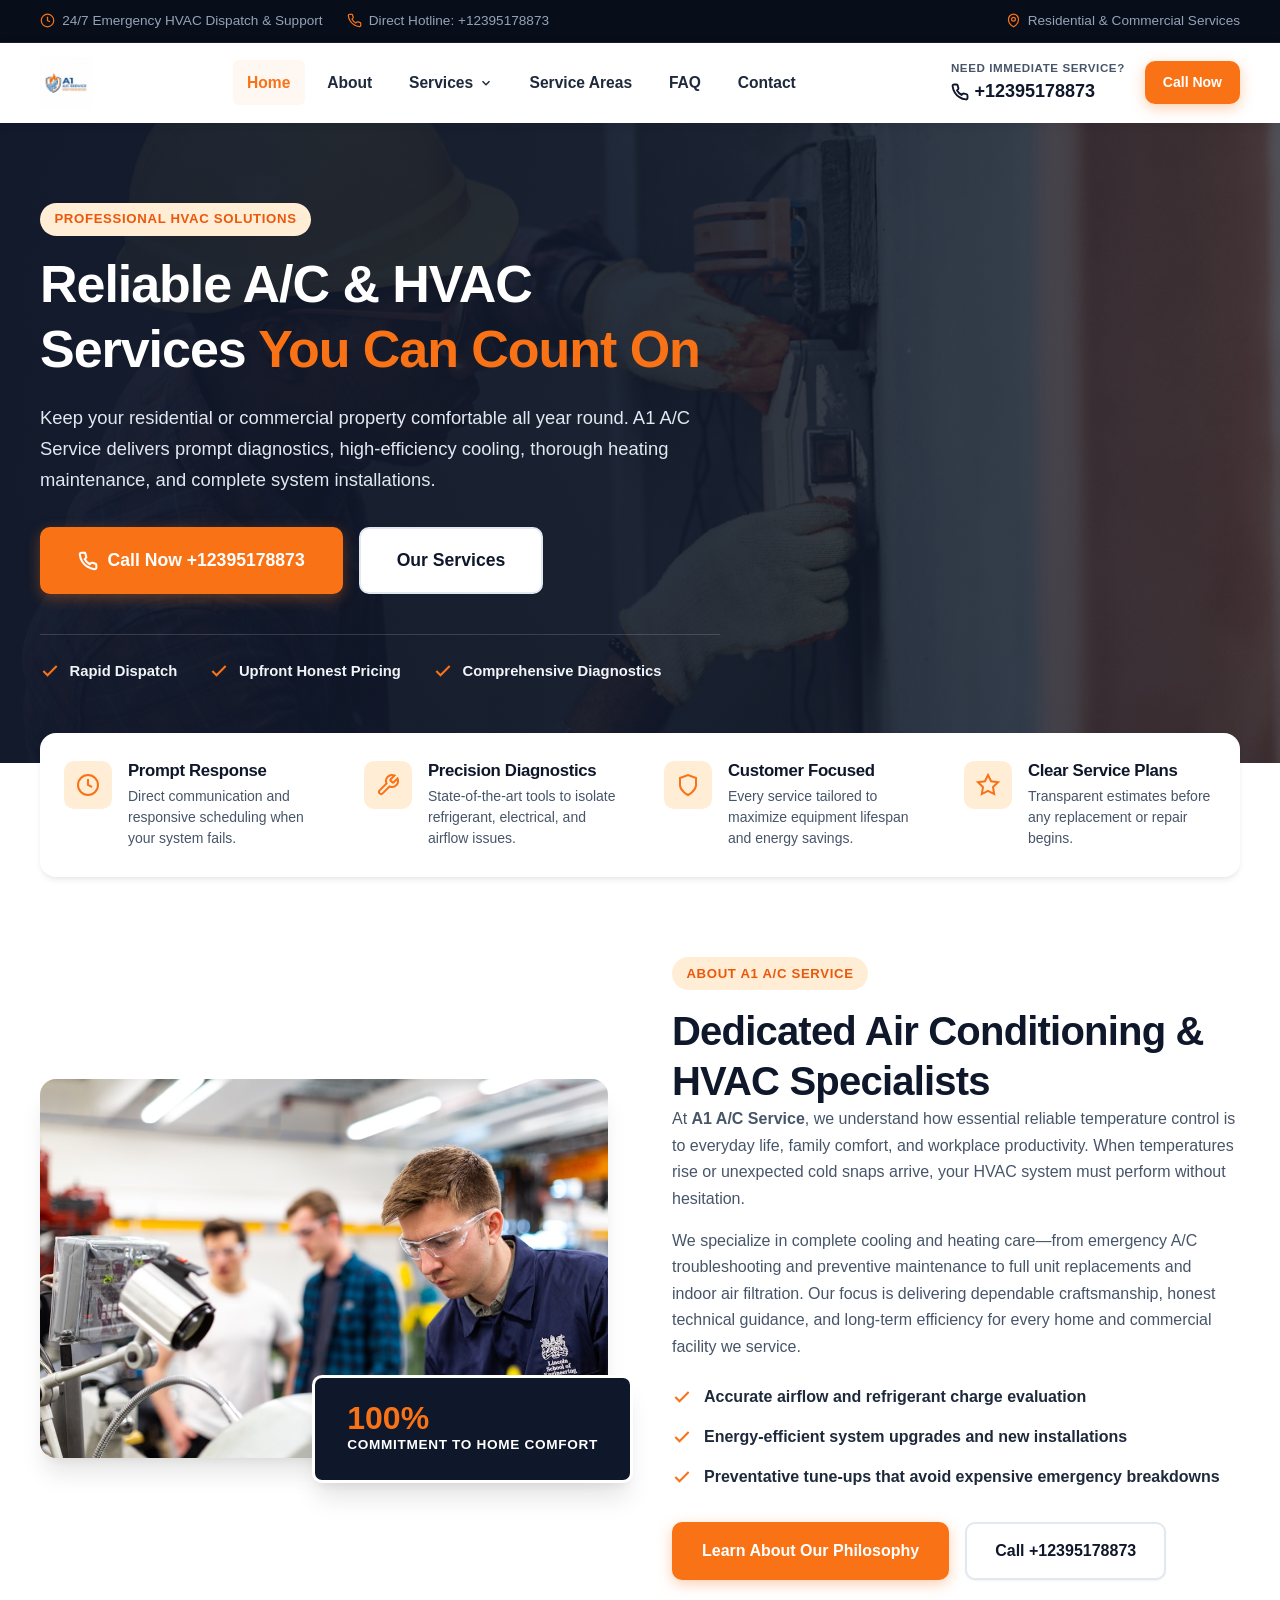
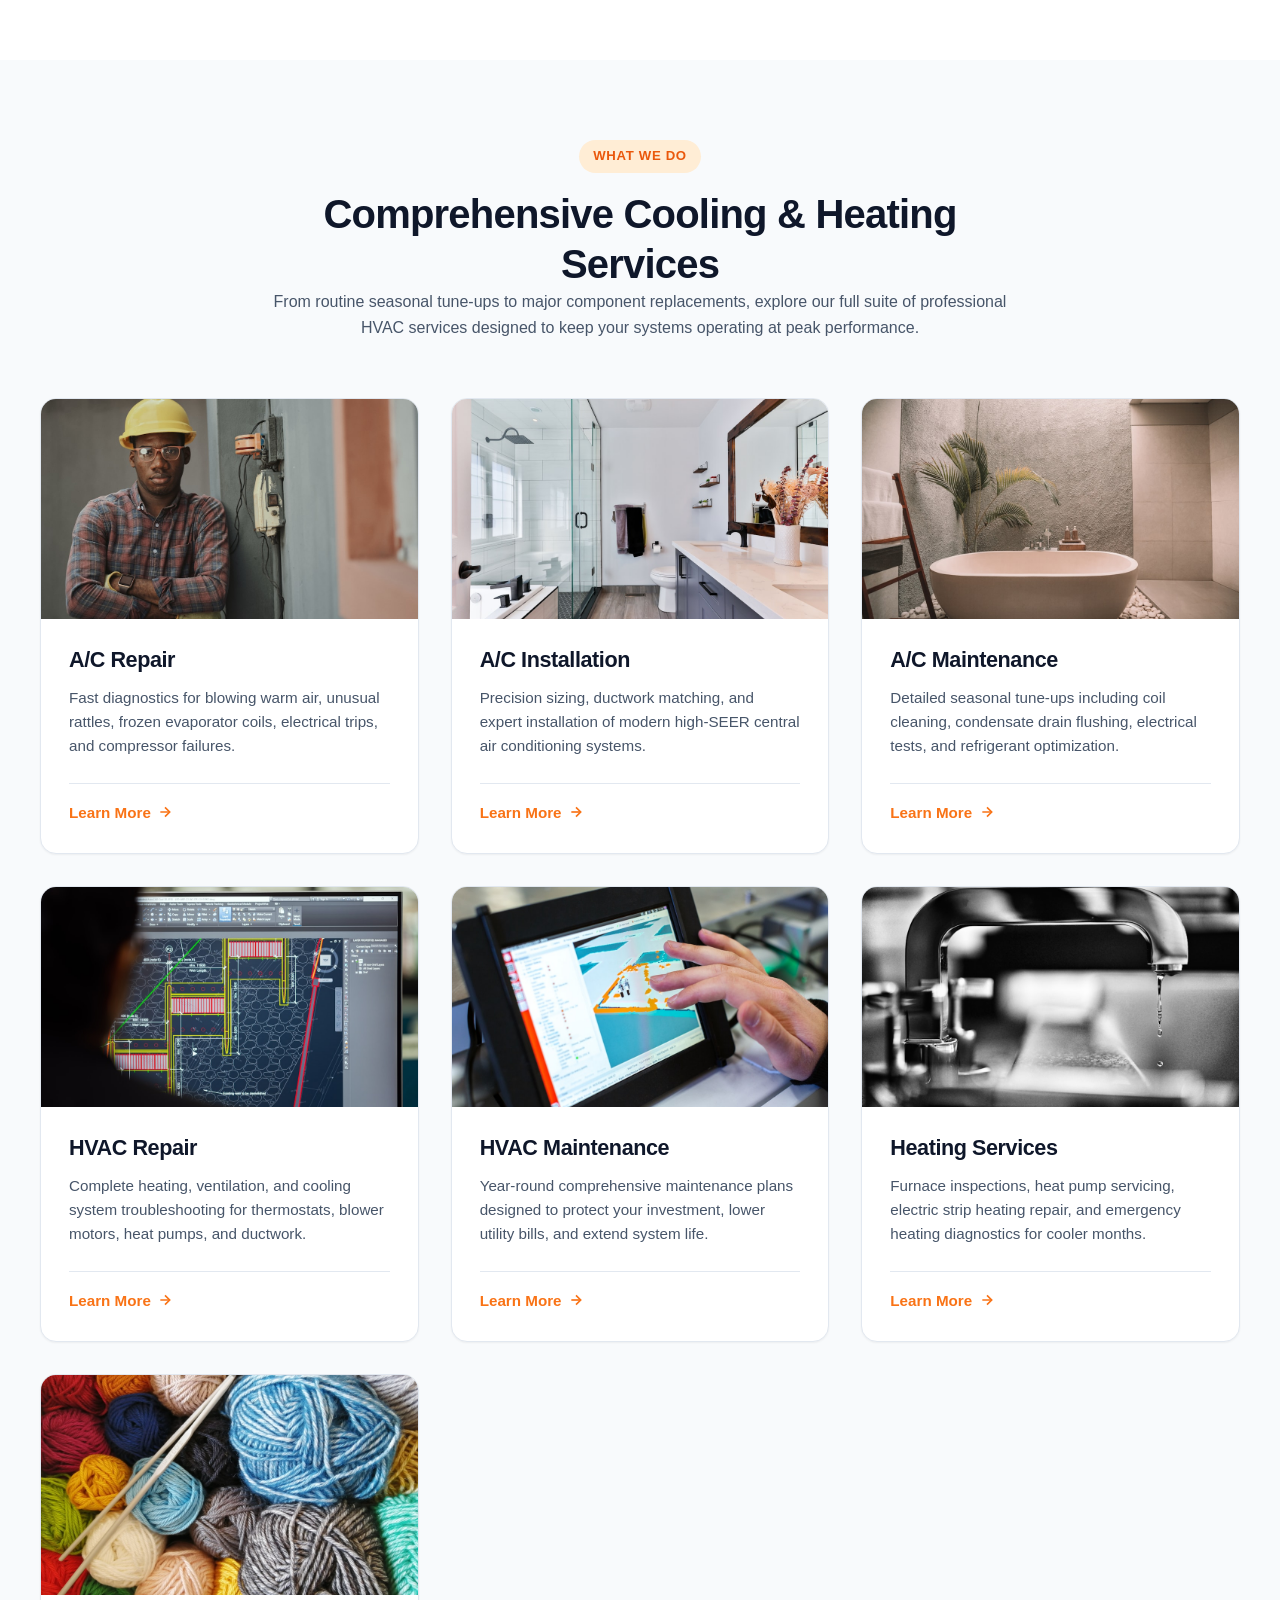
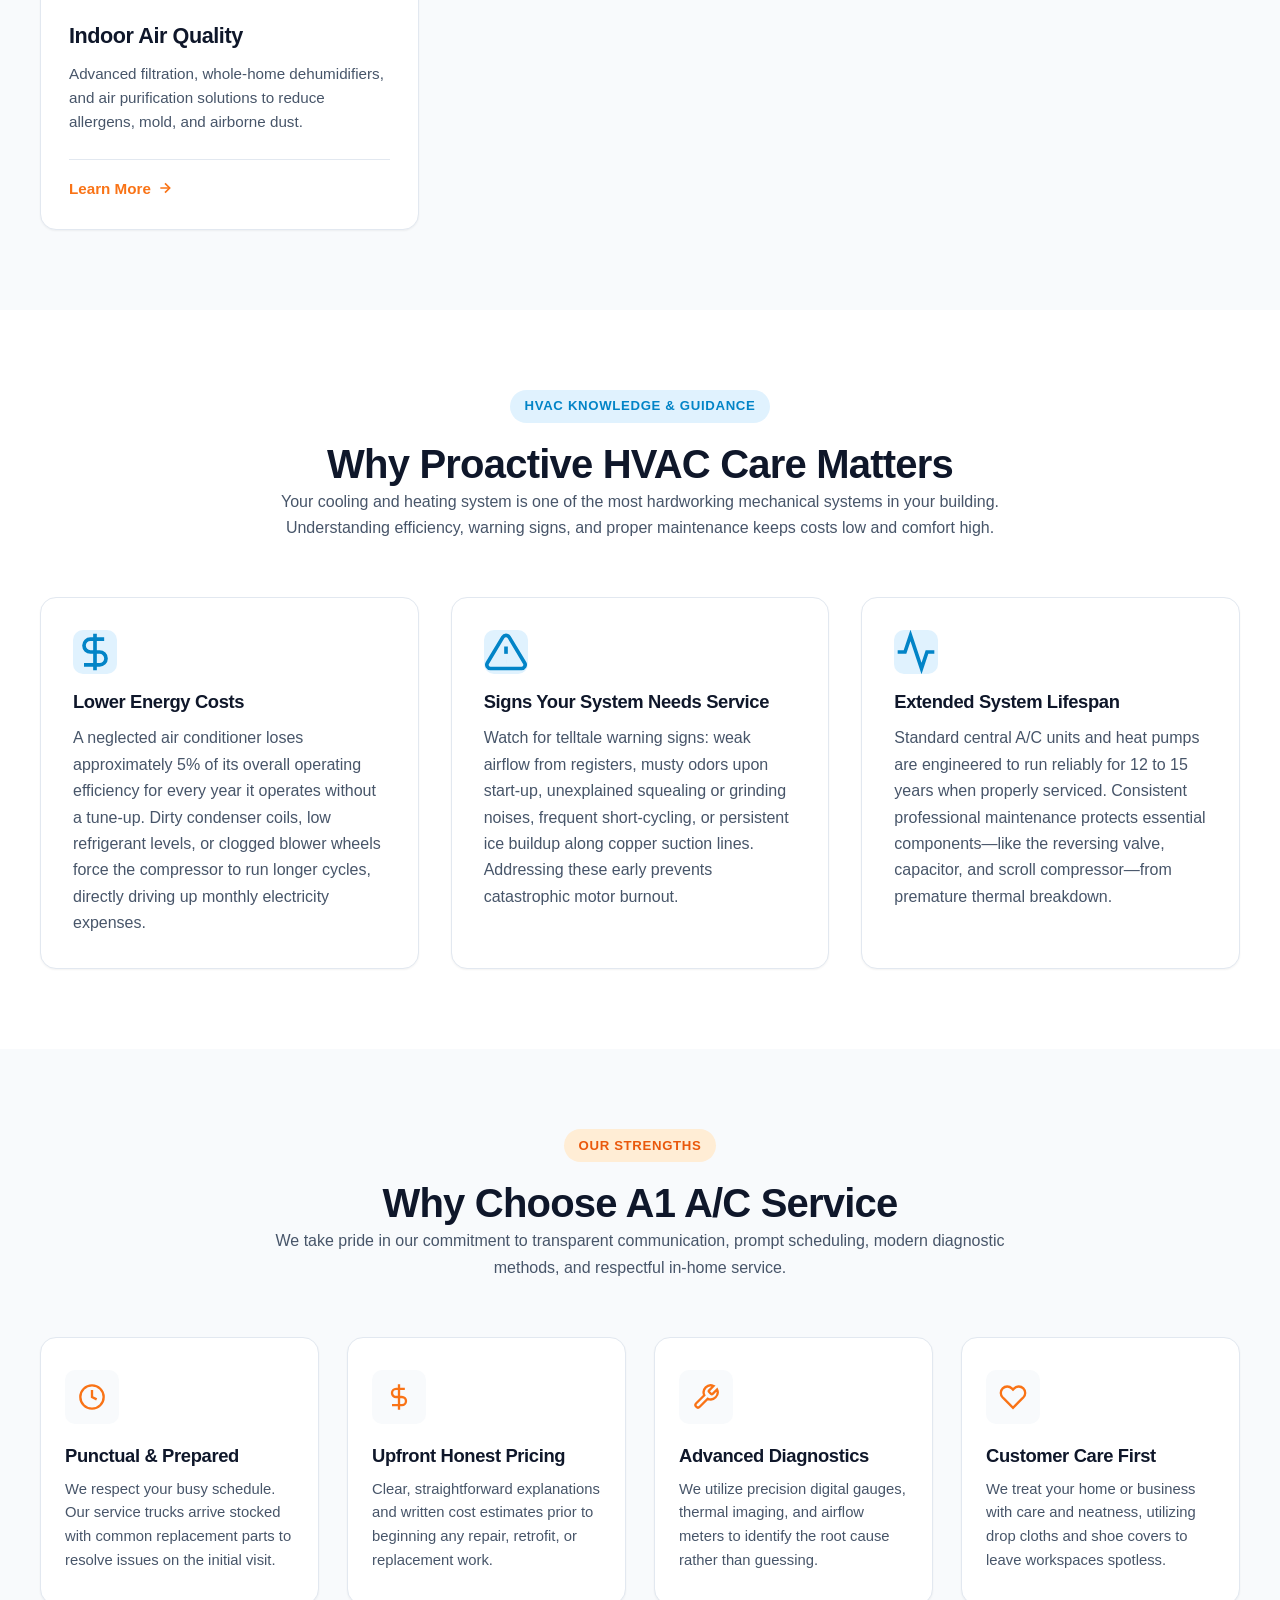
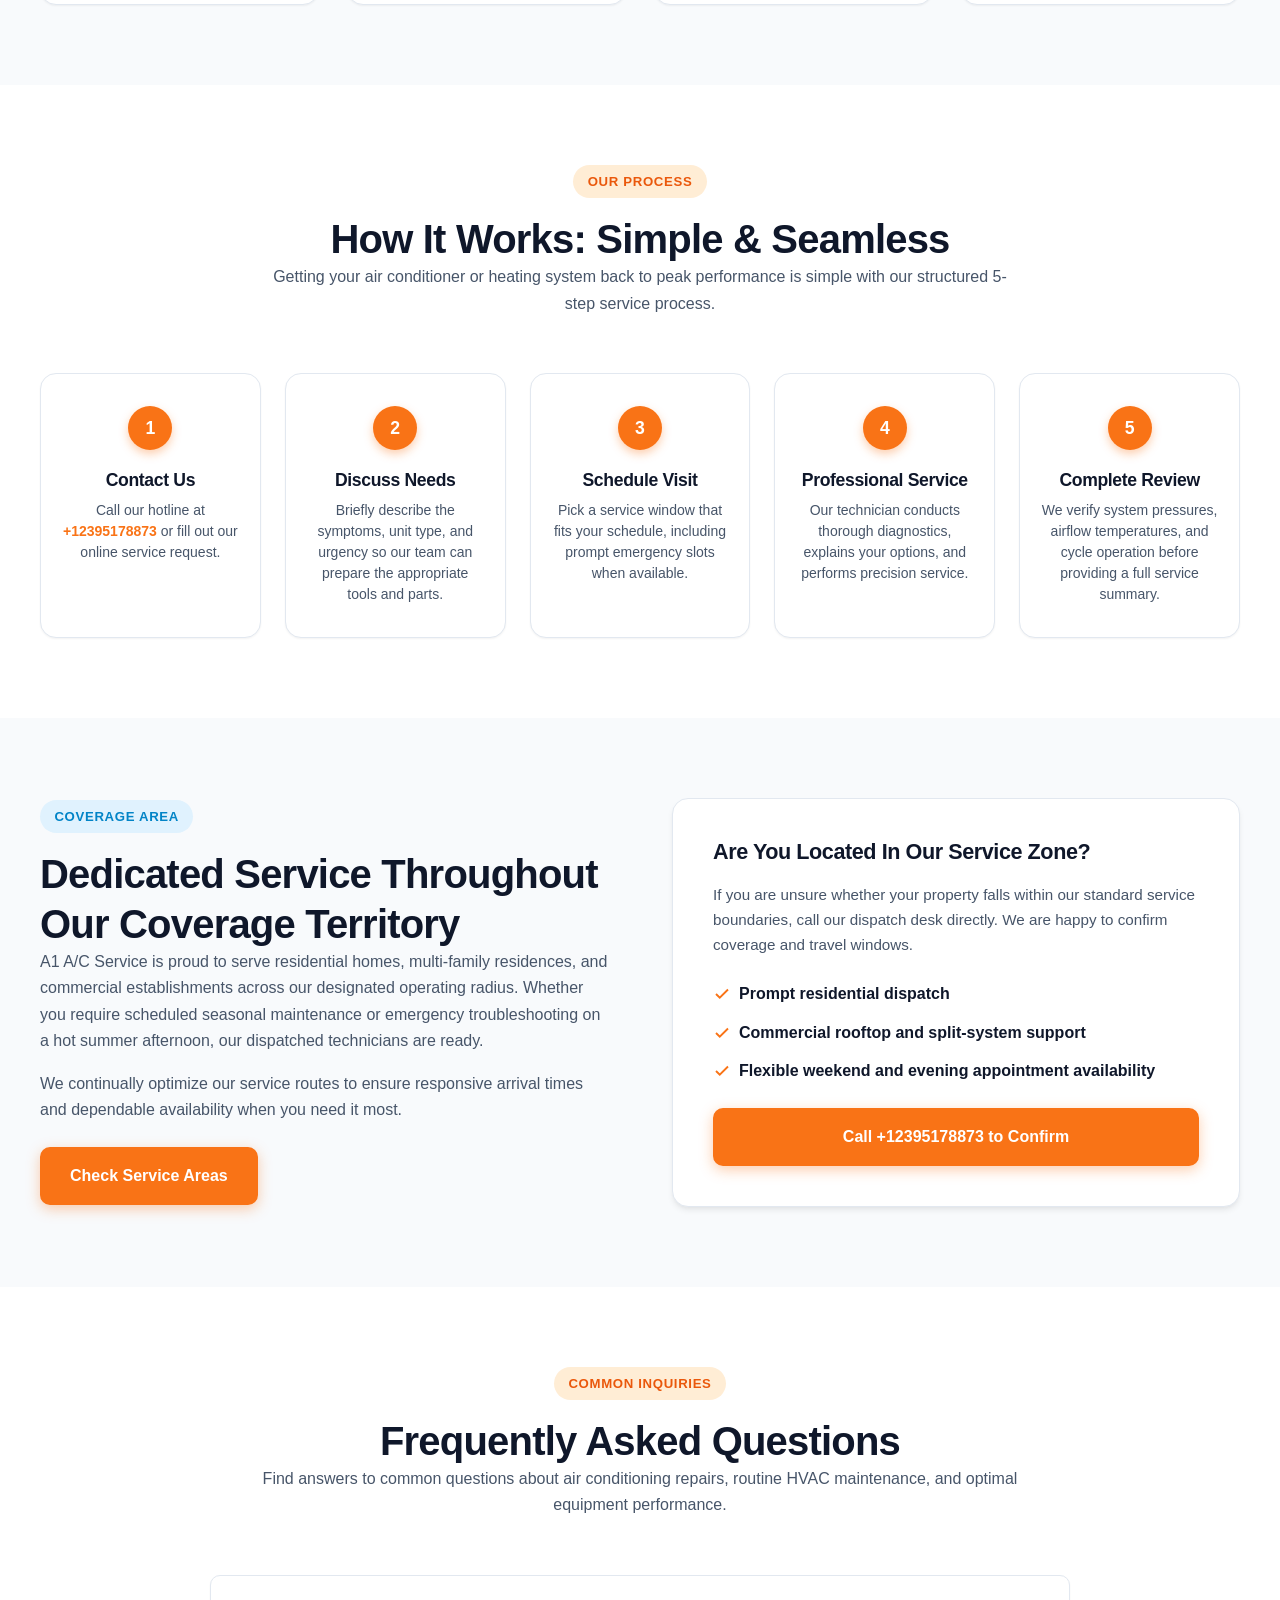
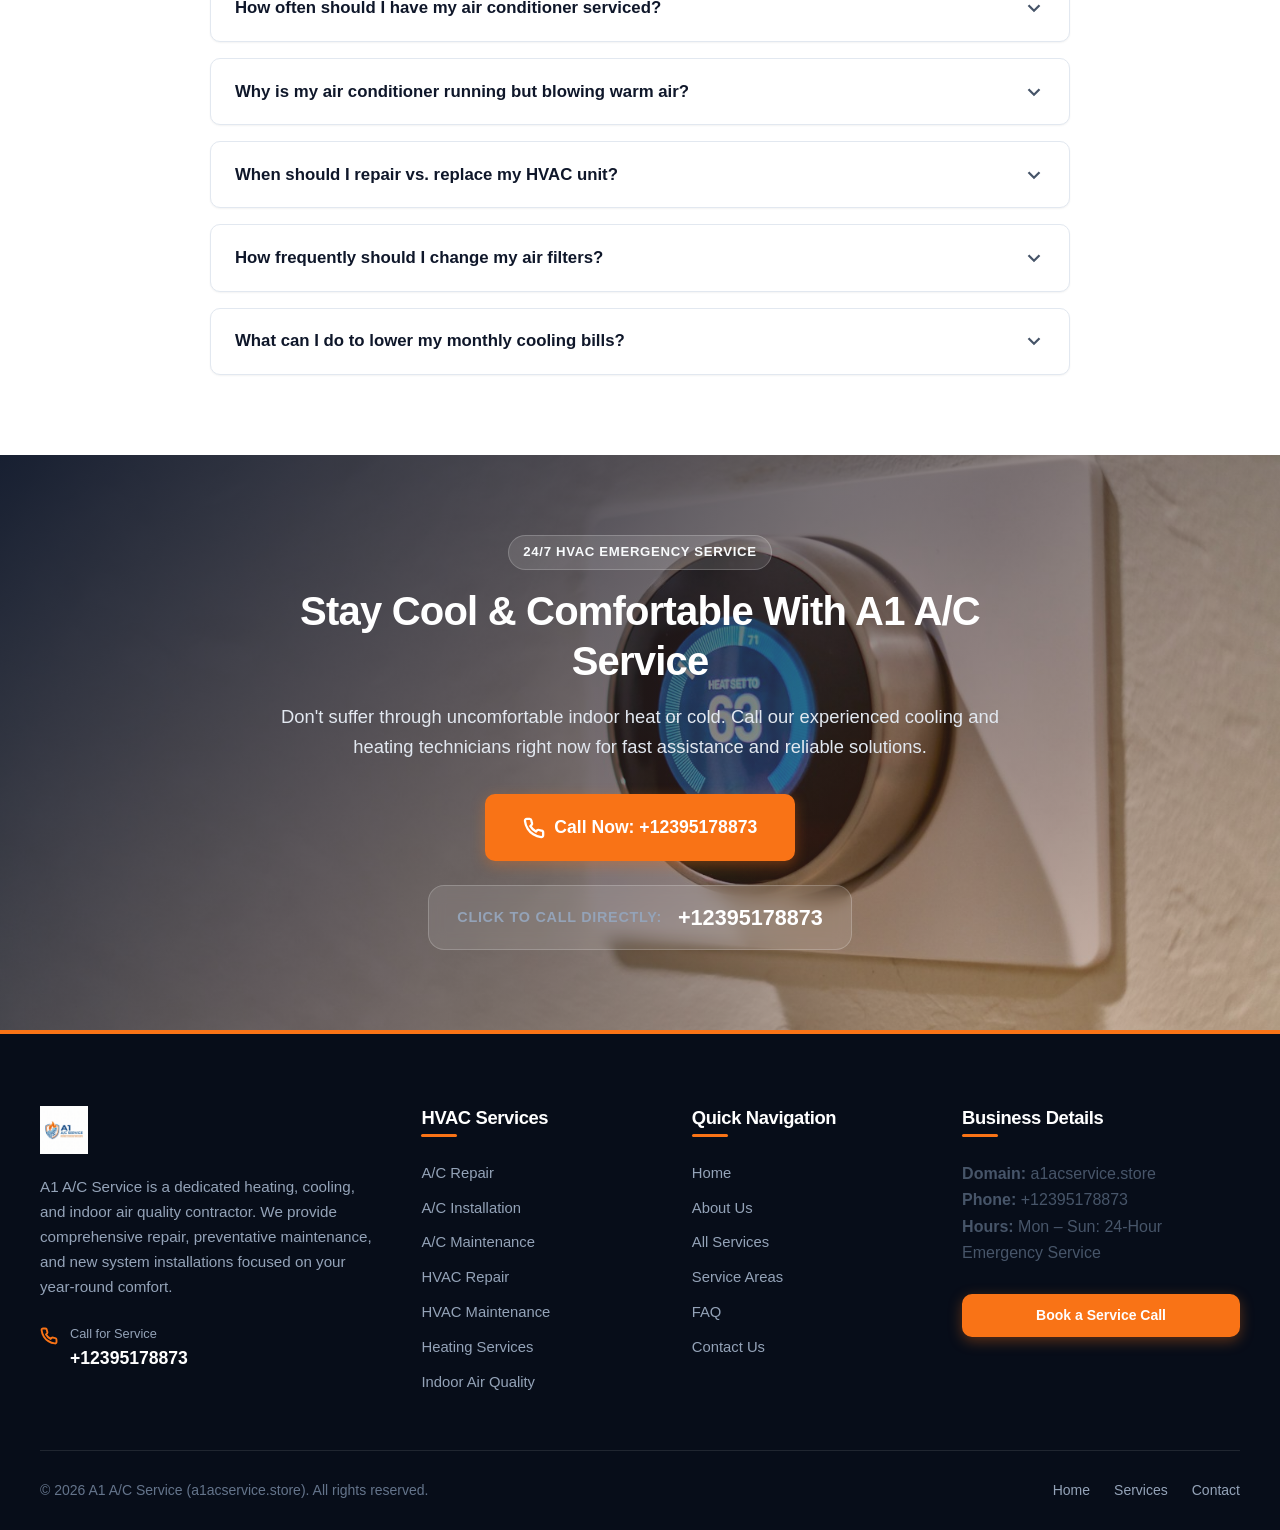
==== index.html @ d3a8fff6 "feat: initialize project structure - Add project configuration files (Vite, TypeScript, Tailwind) - " ====
<!DOCTYPE html>
<html lang="en">
<head>
  <meta charset="UTF-8">
  <meta name="viewport" content="width=device-width, initial-scale=1.0">
  <title>A1 A/C Service | Reliable Air Conditioning & HVAC Services</title>
  <meta name="description" content="A1 A/C Service provides professional air conditioning and HVAC repair, installation, maintenance, heating, and indoor air quality solutions. Call +12395178873 for fast service.">
  <meta property="og:title" content="A1 A/C Service | Reliable Air Conditioning & HVAC Services">
  <meta property="og:description" content="Professional cooling, heating, and HVAC services. 24/7 emergency repair, preventative maintenance, and new installations. Call +12395178873.">
  <meta property="og:type" content="website">
  <meta property="og:url" content="https://a1acservice.store/">
  <meta property="og:image" content="assets/images/home/hero.jpg">
  <link rel="canonical" href="https://a1acservice.store/">
  <link rel="icon" type="image/png" href="assets/images/favicon/favicon.png">
  <link rel="stylesheet" href="assets/css/style.css">

  <!-- Local Business Schema for Local SEO -->
  <script type="application/ld+json">
  {
    "@context": "https://schema.org",
    "@type": "HVACBusiness",
    "name": "A1 A/C Service",
    "image": "https://a1acservice.store/assets/images/home/hero.jpg",
    "telephone": "+12395178873",
    "url": "https://a1acservice.store/",
    "priceRange": "$$",
    "openingHoursSpecification": [
      {
        "@type": "OpeningHoursSpecification",
        "dayOfWeek": ["Monday", "Tuesday", "Wednesday", "Thursday", "Friday", "Saturday", "Sunday"],
        "opens": "00:00",
        "closes": "23:59"
      }
    ],
    "description": "Professional air conditioning and HVAC repair, installation, maintenance, heating services, and indoor air quality solutions."
  }
  </script>
</head>
<body>

  <!-- Top Utility Bar -->
  <div class="top-bar" id="top-bar">
    <div class="container">
      <div class="top-bar-left">
        <div class="top-bar-item">
          <svg viewBox="0 0 24 24" fill="none" stroke="currentColor" stroke-width="2"><circle cx="12" cy="12" r="10"></circle><polyline points="12 6 12 12 16 14"></polyline></svg>
          <span>24/7 Emergency HVAC Dispatch &amp; Support</span>
        </div>
        <div class="top-bar-item">
          <svg viewBox="0 0 24 24" fill="none" stroke="currentColor" stroke-width="2"><path d="M22 16.92v3a2 2 0 0 1-2.18 2 19.79 19.79 0 0 1-8.63-3.07 19.5 19.5 0 0 1-6-6 19.79 19.79 0 0 1-3.07-8.67A2 2 0 0 1 4.11 2h3a2 2 0 0 1 2 1.72 12.84 12.84 0 0 0 .7 2.81 2 2 0 0 1-.45 2.11L8.09 9.91a16 16 0 0 0 6 6l1.27-1.27a2 2 0 0 1 2.11-.45 12.84 12.84 0 0 0 2.81.7A2 2 0 0 1 22 16.92z"></path></svg>
          <a href="tel:+12395178873">Direct Hotline: +12395178873</a>
        </div>
      </div>
      <div class="top-bar-right">
        <div class="top-bar-item">
          <svg viewBox="0 0 24 24" fill="none" stroke="currentColor" stroke-width="2"><path d="M12 22s-8-4.5-8-11.8A8 8 0 0 1 12 2a8 8 0 0 1 8 8.2c0 7.3-8 11.8-8 11.8z"></path><circle cx="12" cy="10" r="3"></circle></svg>
          <span>Residential &amp; Commercial Services</span>
        </div>
      </div>
    </div>
  </div>

  <!-- Main Sticky Header -->
  <header class="main-header" id="main-header">
    <div class="container header-container">
      <a href="index.html" class="logo-link" id="header-logo-link" aria-label="A1 A/C Service Home">
        <img src="assets/images/logo/logo.png" alt="A1 A/C Service Logo" class="brand-logo-img" id="header-logo-img">
      </a>

      <!-- Desktop Navigation Menu -->
      <nav class="nav-menu" id="desktop-nav">
        <a href="index.html" class="nav-link active" id="nav-home">Home</a>
        <a href="about.html" class="nav-link" id="nav-about">About</a>
        
        <!-- Services Dropdown -->
        <div class="nav-dropdown" id="nav-services-dropdown">
          <a href="services.html" class="nav-link" id="nav-services">
            Services
            <svg width="14" height="14" viewBox="0 0 24 24" fill="none" stroke="currentColor" stroke-width="2.5"><polyline points="6 9 12 15 18 9"></polyline></svg>
          </a>
          <div class="dropdown-menu" id="services-dropdown-menu">
            <a href="ac-repair.html" class="dropdown-item" id="dropdown-ac-repair">
              <svg viewBox="0 0 24 24" fill="none" stroke="currentColor" stroke-width="2"><path d="M14.7 6.3a1 1 0 0 0 0 1.4l1.6 1.6a1 1 0 0 0 1.4 0l3.77-3.77a6 6 0 0 1-7.94 7.94l-6.91 6.91a2.12 2.12 0 0 1-3-3l6.91-6.91a6 6 0 0 1 7.94-7.94l-3.76 3.76z"></path></svg>
              A/C Repair
            </a>
            <a href="ac-installation.html" class="dropdown-item" id="dropdown-ac-installation">
              <svg viewBox="0 0 24 24" fill="none" stroke="currentColor" stroke-width="2"><rect x="2" y="6" width="20" height="12" rx="2"></rect><circle cx="12" cy="12" r="3"></circle><line x1="6" y1="12" x2="6.01" y2="12"></line><line x1="18" y1="12" x2="18.01" y2="12"></line></svg>
              A/C Installation
            </a>
            <a href="ac-maintenance.html" class="dropdown-item" id="dropdown-ac-maintenance">
              <svg viewBox="0 0 24 24" fill="none" stroke="currentColor" stroke-width="2"><path d="M22 11.08V12a10 10 0 1 1-5.93-9.14"></path><polyline points="22 4 12 14.01 9 11.01"></polyline></svg>
              A/C Maintenance
            </a>
            <a href="hvac-repair.html" class="dropdown-item" id="dropdown-hvac-repair">
              <svg viewBox="0 0 24 24" fill="none" stroke="currentColor" stroke-width="2"><path d="M12 2v20M17 5H9.5a3.5 3.5 0 0 0 0 7h5a3.5 3.5 0 0 1 0 7H6"></path></svg>
              HVAC Repair
            </a>
            <a href="hvac-maintenance.html" class="dropdown-item" id="dropdown-hvac-maintenance">
              <svg viewBox="0 0 24 24" fill="none" stroke="currentColor" stroke-width="2"><circle cx="12" cy="12" r="3"></circle><path d="M19.4 15a1.65 1.65 0 0 0 .33 1.82l.06.06a2 2 0 0 1 0 2.83 2 2 0 0 1-2.83 0l-.06-.06a1.65 1.65 0 0 0-1.82-.33 1.65 1.65 0 0 0-1 1.51V21a2 2 0 0 1-2 2 2 2 0 0 1-2-2v-.09A1.65 1.65 0 0 0 9 19.4a1.65 1.65 0 0 0-1.82.33l-.06.06a2 2 0 0 1-2.83 0 2 2 0 0 1 0-2.83l.06-.06a1.65 1.65 0 0 0 .33-1.82 1.65 1.65 0 0 0-1.51-1H3a2 2 0 0 1-2-2 2 2 0 0 1 2-2h.09A1.65 1.65 0 0 0 4.6 9a1.65 1.65 0 0 0-.33-1.82l-.06-.06a2 2 0 0 1 0-2.83 2 2 0 0 1 2.83 0l.06.06a1.65 1.65 0 0 0 1.82.33H9a1.65 1.65 0 0 0 1-1.51V3a2 2 0 0 1 2-2 2 2 0 0 1 2 2v.09a1.65 1.65 0 0 0 1 1.51 1.65 1.65 0 0 0 1.82-.33l.06-.06a2 2 0 0 1 2.83 0 2 2 0 0 1 0 2.83l-.06.06a1.65 1.65 0 0 0-.33 1.82V9a1.65 1.65 0 0 0 1.51 1H21a2 2 0 0 1 2 2 2 2 0 0 1-2 2h-.09a1.65 1.65 0 0 0-1.51 1z"></path></svg>
              HVAC Maintenance
            </a>
            <a href="heating-services.html" class="dropdown-item" id="dropdown-heating-services">
              <svg viewBox="0 0 24 24" fill="none" stroke="currentColor" stroke-width="2"><path d="M8.5 14.5A2.5 2.5 0 0 0 11 12c0-1.38-.5-2-1-3-1.072-2.143-.224-4.054 2-6 .5 2.5 2 4.9 4 6.5 2 1.6 3 3.5 3 5.5a7 7 0 1 1-14 0c0-1.153.433-2.294 1-3a2.5 2.5 0 0 0 2.5 2.5z"></path></svg>
              Heating Services
            </a>
            <a href="air-quality.html" class="dropdown-item" id="dropdown-air-quality">
              <svg viewBox="0 0 24 24" fill="none" stroke="currentColor" stroke-width="2"><path d="M17.5 19H9a7 7 0 1 1 6.71-9h1.79a4.5 4.5 0 1 1 0 9Z"></path></svg>
              Indoor Air Quality
            </a>
          </div>
        </div>

        <a href="service-areas.html" class="nav-link" id="nav-service-areas">Service Areas</a>
        <a href="faq.html" class="nav-link" id="nav-faq">FAQ</a>
        <a href="contact.html" class="nav-link" id="nav-contact">Contact</a>
      </nav>

      <!-- Header Quick Phone & Action -->
      <div class="header-actions">
        <div class="phone-quick">
          <span class="phone-label">Need Immediate Service?</span>
          <a href="tel:+12395178873" class="phone-number" id="header-phone-link">
            <svg width="18" height="18" viewBox="0 0 24 24" fill="none" stroke="currentColor" stroke-width="2.5"><path d="M22 16.92v3a2 2 0 0 1-2.18 2 19.79 19.79 0 0 1-8.63-3.07 19.5 19.5 0 0 1-6-6 19.79 19.79 0 0 1-3.07-8.67A2 2 0 0 1 4.11 2h3a2 2 0 0 1 2 1.72 12.84 12.84 0 0 0 .7 2.81 2 2 0 0 1-.45 2.11L8.09 9.91a16 16 0 0 0 6 6l1.27-1.27a2 2 0 0 1 2.11-.45 12.84 12.84 0 0 0 2.81.7A2 2 0 0 1 22 16.92z"></path></svg>
            +12395178873
          </a>
        </div>
        <a href="tel:+12395178873" class="btn btn-primary btn-sm" id="header-cta-btn">Call Now</a>
        <button class="mobile-toggle" id="mobile-toggle-btn" aria-label="Open mobile navigation menu">
          <svg viewBox="0 0 24 24" fill="none" stroke="currentColor" stroke-width="2.5"><line x1="3" y1="12" x2="21" y2="12"></line><line x1="3" y1="6" x2="21" y2="6"></line><line x1="3" y1="18" x2="21" y2="18"></line></svg>
        </button>
      </div>
    </div>
  </header>

  <!-- Mobile Navigation Drawer -->
  <div class="mobile-nav-overlay" id="mobile-nav-overlay"></div>
  <aside class="mobile-nav-drawer" id="mobile-nav-drawer" aria-hidden="true">
    <div class="mobile-nav-header">
      <img src="assets/images/logo/logo.png" alt="A1 A/C Service" style="height: 40px;">
      <button class="mobile-nav-close" id="mobile-nav-close" aria-label="Close navigation menu">
        <svg width="24" height="24" viewBox="0 0 24 24" fill="none" stroke="currentColor" stroke-width="2.5"><line x1="18" y1="6" x2="6" y2="18"></line><line x1="6" y1="6" x2="18" y2="18"></line></svg>
      </button>
    </div>
    <div class="mobile-nav-links">
      <a href="index.html" class="mobile-nav-item active">Home</a>
      <a href="about.html" class="mobile-nav-item">About Us</a>
      <a href="services.html" class="mobile-nav-item">All Services</a>
      <div class="mobile-submenu">
        <a href="ac-repair.html" class="mobile-sub-item">A/C Repair</a>
        <a href="ac-installation.html" class="mobile-sub-item">A/C Installation</a>
        <a href="ac-maintenance.html" class="mobile-sub-item">A/C Maintenance</a>
        <a href="hvac-repair.html" class="mobile-sub-item">HVAC Repair</a>
        <a href="hvac-maintenance.html" class="mobile-sub-item">HVAC Maintenance</a>
        <a href="heating-services.html" class="mobile-sub-item">Heating Services</a>
        <a href="air-quality.html" class="mobile-sub-item">Indoor Air Quality</a>
      </div>
      <a href="service-areas.html" class="mobile-nav-item">Service Areas</a>
      <a href="faq.html" class="mobile-nav-item">FAQ</a>
      <a href="contact.html" class="mobile-nav-item">Contact</a>
    </div>
    <div class="mobile-nav-cta">
      <a href="tel:+12395178873" class="btn btn-primary" style="width: 100%;">
        <svg width="18" height="18" viewBox="0 0 24 24" fill="none" stroke="currentColor" stroke-width="2"><path d="M22 16.92v3a2 2 0 0 1-2.18 2 19.79 19.79 0 0 1-8.63-3.07 19.5 19.5 0 0 1-6-6 19.79 19.79 0 0 1-3.07-8.67A2 2 0 0 1 4.11 2h3a2 2 0 0 1 2 1.72 12.84 12.84 0 0 0 .7 2.81 2 2 0 0 1-.45 2.11L8.09 9.91a16 16 0 0 0 6 6l1.27-1.27a2 2 0 0 1 2.11-.45 12.84 12.84 0 0 0 2.81.7A2 2 0 0 1 22 16.92z"></path></svg>
        Call +12395178873
      </a>
    </div>
  </aside>

  <!-- SECTION 1 — HERO -->
  <section class="hero" id="hero-section" style="background-image: url('assets/images/home/hero.jpg');">
    <div class="hero-overlay"></div>
    <div class="container">
      <div class="hero-content">
        <div class="badge badge-orange" id="hero-badge">Professional HVAC Solutions</div>
        <h1 class="hero-title" id="hero-heading">
          Reliable A/C &amp; HVAC Services <span>You Can Count On</span>
        </h1>
        <p class="hero-text" id="hero-description">
          Keep your residential or commercial property comfortable all year round. A1 A/C Service delivers prompt diagnostics, high-efficiency cooling, thorough heating maintenance, and complete system installations.
        </p>
        <div class="hero-actions" id="hero-action-buttons">
          <a href="tel:+12395178873" class="btn btn-primary btn-lg" id="hero-btn-call">
            <svg width="20" height="20" viewBox="0 0 24 24" fill="none" stroke="currentColor" stroke-width="2.5"><path d="M22 16.92v3a2 2 0 0 1-2.18 2 19.79 19.79 0 0 1-8.63-3.07 19.5 19.5 0 0 1-6-6 19.79 19.79 0 0 1-3.07-8.67A2 2 0 0 1 4.11 2h3a2 2 0 0 1 2 1.72 12.84 12.84 0 0 0 .7 2.81 2 2 0 0 1-.45 2.11L8.09 9.91a16 16 0 0 0 6 6l1.27-1.27a2 2 0 0 1 2.11-.45 12.84 12.84 0 0 0 2.81.7A2 2 0 0 1 22 16.92z"></path></svg>
            Call Now +12395178873
          </a>
          <a href="services.html" class="btn btn-secondary btn-lg" id="hero-btn-services">Our Services</a>
        </div>
        <div class="hero-trust-bar" id="hero-trust-bar">
          <div class="trust-item">
            <svg viewBox="0 0 24 24" fill="none" stroke="currentColor" stroke-width="2.5"><polyline points="20 6 9 17 4 12"></polyline></svg>
            <span>Rapid Dispatch</span>
          </div>
          <div class="trust-item">
            <svg viewBox="0 0 24 24" fill="none" stroke="currentColor" stroke-width="2.5"><polyline points="20 6 9 17 4 12"></polyline></svg>
            <span>Upfront Honest Pricing</span>
          </div>
          <div class="trust-item">
            <svg viewBox="0 0 24 24" fill="none" stroke="currentColor" stroke-width="2.5"><polyline points="20 6 9 17 4 12"></polyline></svg>
            <span>Comprehensive Diagnostics</span>
          </div>
        </div>
      </div>
    </div>
  </section>

  <!-- QUICK HIGHLIGHTS BAR -->
  <section class="container" style="position: relative;" id="highlights-section">
    <div class="highlights-bar">
      <div class="highlights-grid">
        <div class="highlight-item">
          <div class="highlight-icon">
            <svg viewBox="0 0 24 24" fill="none" stroke="currentColor" stroke-width="2"><circle cx="12" cy="12" r="10"></circle><polyline points="12 6 12 12 16 14"></polyline></svg>
          </div>
          <div class="highlight-content">
            <h4>Prompt Response</h4>
            <p>Direct communication and responsive scheduling when your system fails.</p>
          </div>
        </div>
        <div class="highlight-item">
          <div class="highlight-icon">
            <svg viewBox="0 0 24 24" fill="none" stroke="currentColor" stroke-width="2"><path d="M14.7 6.3a1 1 0 0 0 0 1.4l1.6 1.6a1 1 0 0 0 1.4 0l3.77-3.77a6 6 0 0 1-7.94 7.94l-6.91 6.91a2.12 2.12 0 0 1-3-3l6.91-6.91a6 6 0 0 1 7.94-7.94l-3.76 3.76z"></path></svg>
          </div>
          <div class="highlight-content">
            <h4>Precision Diagnostics</h4>
            <p>State-of-the-art tools to isolate refrigerant, electrical, and airflow issues.</p>
          </div>
        </div>
        <div class="highlight-item">
          <div class="highlight-icon">
            <svg viewBox="0 0 24 24" fill="none" stroke="currentColor" stroke-width="2"><path d="M12 22s8-4 8-10V5l-8-3-8 3v7c0 6 8 10 8 10z"></path></svg>
          </div>
          <div class="highlight-content">
            <h4>Customer Focused</h4>
            <p>Every service tailored to maximize equipment lifespan and energy savings.</p>
          </div>
        </div>
        <div class="highlight-item">
          <div class="highlight-icon">
            <svg viewBox="0 0 24 24" fill="none" stroke="currentColor" stroke-width="2"><polygon points="12 2 15.09 8.26 22 9.27 17 14.14 18.18 21.02 12 17.77 5.82 21.02 7 14.14 2 9.27 8.91 8.26 12 2"></polygon></svg>
          </div>
          <div class="highlight-content">
            <h4>Clear Service Plans</h4>
            <p>Transparent estimates before any replacement or repair begins.</p>
          </div>
        </div>
      </div>
    </div>
  </section>

  <!-- SECTION 2 — INTRODUCTION -->
  <section class="section" id="intro-section">
    <div class="container">
      <div class="two-col-grid">
        <div class="intro-image-wrapper">
          <img src="assets/images/home/intro.jpg" alt="A1 A/C Service technician inspecting climate control equipment" class="intro-img" id="intro-image">
          <div class="experience-card" id="intro-card">
            <div class="exp-number">100%</div>
            <div class="exp-label">Commitment to Home Comfort</div>
          </div>
        </div>
        <div class="intro-content" id="intro-text-column">
          <div class="badge badge-orange">About A1 A/C Service</div>
          <h2>Dedicated Air Conditioning &amp; HVAC Specialists</h2>
          <p>
            At <strong>A1 A/C Service</strong>, we understand how essential reliable temperature control is to everyday life, family comfort, and workplace productivity. When temperatures rise or unexpected cold snaps arrive, your HVAC system must perform without hesitation.
          </p>
          <p>
            We specialize in complete cooling and heating care—from emergency A/C troubleshooting and preventive maintenance to full unit replacements and indoor air filtration. Our focus is delivering dependable craftsmanship, honest technical guidance, and long-term efficiency for every home and commercial facility we service.
          </p>
          <div class="feature-bullets">
            <div class="bullet-item">
              <svg viewBox="0 0 24 24" fill="none" stroke="currentColor" stroke-width="2.5"><polyline points="20 6 9 17 4 12"></polyline></svg>
              <span>Accurate airflow and refrigerant charge evaluation</span>
            </div>
            <div class="bullet-item">
              <svg viewBox="0 0 24 24" fill="none" stroke="currentColor" stroke-width="2.5"><polyline points="20 6 9 17 4 12"></polyline></svg>
              <span>Energy-efficient system upgrades and new installations</span>
            </div>
            <div class="bullet-item">
              <svg viewBox="0 0 24 24" fill="none" stroke="currentColor" stroke-width="2.5"><polyline points="20 6 9 17 4 12"></polyline></svg>
              <span>Preventative tune-ups that avoid expensive emergency breakdowns</span>
            </div>
          </div>
          <div style="display: flex; gap: 1rem; align-items: center; flex-wrap: wrap;">
            <a href="about.html" class="btn btn-primary">Learn About Our Philosophy</a>
            <a href="tel:+12395178873" class="btn btn-secondary">Call +12395178873</a>
          </div>
        </div>
      </div>
    </div>
  </section>

  <!-- SECTION 3 — OUR SERVICES -->
  <section class="section section-alt" id="services-section">
    <div class="container">
      <div class="section-header">
        <div class="badge badge-orange">What We Do</div>
        <h2>Comprehensive Cooling &amp; Heating Services</h2>
        <p>From routine seasonal tune-ups to major component replacements, explore our full suite of professional HVAC services designed to keep your systems operating at peak performance.</p>
      </div>

      <div class="services-grid" id="home-services-grid">
        <!-- Service 1: A/C Repair -->
        <article class="service-card" id="card-ac-repair">
          <div class="service-card-image">
            <img src="assets/images/services/ac-repair.jpg" alt="Air conditioner repair service by A1 A/C Service">
          </div>
          <div class="service-card-body">
            <h3 class="service-card-title">A/C Repair</h3>
            <p class="service-card-text">
              Fast diagnostics for blowing warm air, unusual rattles, frozen evaporator coils, electrical trips, and compressor failures.
            </p>
            <div class="service-card-footer">
              <a href="ac-repair.html" class="learn-more-link">
                Learn More
                <svg width="16" height="16" viewBox="0 0 24 24" fill="none" stroke="currentColor" stroke-width="2.5"><line x1="5" y1="12" x2="19" y2="12"></line><polyline points="12 5 19 12 12 19"></polyline></svg>
              </a>
            </div>
          </div>
        </article>

        <!-- Service 2: A/C Installation -->
        <article class="service-card" id="card-ac-installation">
          <div class="service-card-image">
            <img src="assets/images/services/ac-installation.jpg" alt="New AC installation by A1 A/C Service">
          </div>
          <div class="service-card-body">
            <h3 class="service-card-title">A/C Installation</h3>
            <p class="service-card-text">
              Precision sizing, ductwork matching, and expert installation of modern high-SEER central air conditioning systems.
            </p>
            <div class="service-card-footer">
              <a href="ac-installation.html" class="learn-more-link">
                Learn More
                <svg width="16" height="16" viewBox="0 0 24 24" fill="none" stroke="currentColor" stroke-width="2.5"><line x1="5" y1="12" x2="19" y2="12"></line><polyline points="12 5 19 12 12 19"></polyline></svg>
              </a>
            </div>
          </div>
        </article>

        <!-- Service 3: A/C Maintenance -->
        <article class="service-card" id="card-ac-maintenance">
          <div class="service-card-image">
            <img src="assets/images/services/ac-maintenance.jpg" alt="AC inspection and maintenance">
          </div>
          <div class="service-card-body">
            <h3 class="service-card-title">A/C Maintenance</h3>
            <p class="service-card-text">
              Detailed seasonal tune-ups including coil cleaning, condensate drain flushing, electrical tests, and refrigerant optimization.
            </p>
            <div class="service-card-footer">
              <a href="ac-maintenance.html" class="learn-more-link">
                Learn More
                <svg width="16" height="16" viewBox="0 0 24 24" fill="none" stroke="currentColor" stroke-width="2.5"><line x1="5" y1="12" x2="19" y2="12"></line><polyline points="12 5 19 12 12 19"></polyline></svg>
              </a>
            </div>
          </div>
        </article>

        <!-- Service 4: HVAC Repair -->
        <article class="service-card" id="card-hvac-repair">
          <div class="service-card-image">
            <img src="assets/images/services/hvac-repair.jpg" alt="HVAC equipment repair and troubleshooting">
          </div>
          <div class="service-card-body">
            <h3 class="service-card-title">HVAC Repair</h3>
            <p class="service-card-text">
              Complete heating, ventilation, and cooling system troubleshooting for thermostats, blower motors, heat pumps, and ductwork.
            </p>
            <div class="service-card-footer">
              <a href="hvac-repair.html" class="learn-more-link">
                Learn More
                <svg width="16" height="16" viewBox="0 0 24 24" fill="none" stroke="currentColor" stroke-width="2.5"><line x1="5" y1="12" x2="19" y2="12"></line><polyline points="12 5 19 12 12 19"></polyline></svg>
              </a>
            </div>
          </div>
        </article>

        <!-- Service 5: HVAC Maintenance -->
        <article class="service-card" id="card-hvac-maintenance">
          <div class="service-card-image">
            <img src="assets/images/services/hvac-maintenance.jpg" alt="HVAC system preventative maintenance">
          </div>
          <div class="service-card-body">
            <h3 class="service-card-title">HVAC Maintenance</h3>
            <p class="service-card-text">
              Year-round comprehensive maintenance plans designed to protect your investment, lower utility bills, and extend system life.
            </p>
            <div class="service-card-footer">
              <a href="hvac-maintenance.html" class="learn-more-link">
                Learn More
                <svg width="16" height="16" viewBox="0 0 24 24" fill="none" stroke="currentColor" stroke-width="2.5"><line x1="5" y1="12" x2="19" y2="12"></line><polyline points="12 5 19 12 12 19"></polyline></svg>
              </a>
            </div>
          </div>
        </article>

        <!-- Service 6: Heating Services -->
        <article class="service-card" id="card-heating-services">
          <div class="service-card-image">
            <img src="assets/images/services/heating-services.jpg" alt="Heating system and furnace service">
          </div>
          <div class="service-card-body">
            <h3 class="service-card-title">Heating Services</h3>
            <p class="service-card-text">
              Furnace inspections, heat pump servicing, electric strip heating repair, and emergency heating diagnostics for cooler months.
            </p>
            <div class="service-card-footer">
              <a href="heating-services.html" class="learn-more-link">
                Learn More
                <svg width="16" height="16" viewBox="0 0 24 24" fill="none" stroke="currentColor" stroke-width="2.5"><line x1="5" y1="12" x2="19" y2="12"></line><polyline points="12 5 19 12 12 19"></polyline></svg>
              </a>
            </div>
          </div>
        </article>

        <!-- Service 7: Indoor Air Quality -->
        <article class="service-card" id="card-air-quality" style="grid-column: span 1;">
          <div class="service-card-image">
            <img src="assets/images/services/air-quality.jpg" alt="Indoor air quality and filtration systems">
          </div>
          <div class="service-card-body">
            <h3 class="service-card-title">Indoor Air Quality</h3>
            <p class="service-card-text">
              Advanced filtration, whole-home dehumidifiers, and air purification solutions to reduce allergens, mold, and airborne dust.
            </p>
            <div class="service-card-footer">
              <a href="air-quality.html" class="learn-more-link">
                Learn More
                <svg width="16" height="16" viewBox="0 0 24 24" fill="none" stroke="currentColor" stroke-width="2.5"><line x1="5" y1="12" x2="19" y2="12"></line><polyline points="12 5 19 12 12 19"></polyline></svg>
              </a>
            </div>
          </div>
        </article>
      </div>
    </div>
  </section>

  <!-- SECTION 4 — DETAILED HVAC CONTENT -->
  <section class="section" id="detailed-hvac-content">
    <div class="container">
      <div class="section-header">
        <div class="badge badge-blue">HVAC Knowledge &amp; Guidance</div>
        <h2>Why Proactive HVAC Care Matters</h2>
        <p>Your cooling and heating system is one of the most hardworking mechanical systems in your building. Understanding efficiency, warning signs, and proper maintenance keeps costs low and comfort high.</p>
      </div>

      <div class="info-box-grid">
        <div class="info-box">
          <div class="info-box-icon">
            <svg viewBox="0 0 24 24" fill="none" stroke="currentColor" stroke-width="2"><path d="M12 2v20M17 5H9.5a3.5 3.5 0 0 0 0 7h5a3.5 3.5 0 0 1 0 7H6"></path></svg>
          </div>
          <h4>Lower Energy Costs</h4>
          <p>
            A neglected air conditioner loses approximately 5% of its overall operating efficiency for every year it operates without a tune-up. Dirty condenser coils, low refrigerant levels, or clogged blower wheels force the compressor to run longer cycles, directly driving up monthly electricity expenses.
          </p>
        </div>

        <div class="info-box">
          <div class="info-box-icon">
            <svg viewBox="0 0 24 24" fill="none" stroke="currentColor" stroke-width="2"><path d="M10.29 3.86L1.82 18a2 2 0 0 0 1.71 3h16.94a2 2 0 0 0 1.71-3L13.71 3.86a2 2 0 0 0-3.42 0z"></path><line x1="12" y1="9" x2="12" y2="13"></line><line x1="12" y1="17" x2="12.01" y2="17"></line></svg>
          </div>
          <h4>Signs Your System Needs Service</h4>
          <p>
            Watch for telltale warning signs: weak airflow from registers, musty odors upon start-up, unexplained squealing or grinding noises, frequent short-cycling, or persistent ice buildup along copper suction lines. Addressing these early prevents catastrophic motor burnout.
          </p>
        </div>

        <div class="info-box">
          <div class="info-box-icon">
            <svg viewBox="0 0 24 24" fill="none" stroke="currentColor" stroke-width="2"><path d="M22 12h-4l-3 9L9 3l-3 9H2"></path></svg>
          </div>
          <h4>Extended System Lifespan</h4>
          <p>
            Standard central A/C units and heat pumps are engineered to run reliably for 12 to 15 years when properly serviced. Consistent professional maintenance protects essential components—like the reversing valve, capacitor, and scroll compressor—from premature thermal breakdown.
          </p>
        </div>
      </div>
    </div>
  </section>

  <!-- SECTION 5 — WHY CHOOSE US -->
  <section class="section section-alt" id="why-choose-us">
    <div class="container">
      <div class="section-header">
        <div class="badge badge-orange">Our Strengths</div>
        <h2>Why Choose A1 A/C Service</h2>
        <p>We take pride in our commitment to transparent communication, prompt scheduling, modern diagnostic methods, and respectful in-home service.</p>
      </div>

      <div class="cards-grid-4">
        <div class="why-card">
          <div class="why-icon">
            <svg viewBox="0 0 24 24" fill="none" stroke="currentColor" stroke-width="2"><circle cx="12" cy="12" r="10"></circle><polyline points="12 6 12 12 16 14"></polyline></svg>
          </div>
          <h4>Punctual &amp; Prepared</h4>
          <p>We respect your busy schedule. Our service trucks arrive stocked with common replacement parts to resolve issues on the initial visit.</p>
        </div>

        <div class="why-card">
          <div class="why-icon">
            <svg viewBox="0 0 24 24" fill="none" stroke="currentColor" stroke-width="2"><path d="M12 1v22M17 5H9.5a3.5 3.5 0 0 0 0 7h5a3.5 3.5 0 0 1 0 7H6"></path></svg>
          </div>
          <h4>Upfront Honest Pricing</h4>
          <p>Clear, straightforward explanations and written cost estimates prior to beginning any repair, retrofit, or replacement work.</p>
        </div>

        <div class="why-card">
          <div class="why-icon">
            <svg viewBox="0 0 24 24" fill="none" stroke="currentColor" stroke-width="2"><path d="M14.7 6.3a1 1 0 0 0 0 1.4l1.6 1.6a1 1 0 0 0 1.4 0l3.77-3.77a6 6 0 0 1-7.94 7.94l-6.91 6.91a2.12 2.12 0 0 1-3-3l6.91-6.91a6 6 0 0 1 7.94-7.94l-3.76 3.76z"></path></svg>
          </div>
          <h4>Advanced Diagnostics</h4>
          <p>We utilize precision digital gauges, thermal imaging, and airflow meters to identify the root cause rather than guessing.</p>
        </div>

        <div class="why-card">
          <div class="why-icon">
            <svg viewBox="0 0 24 24" fill="none" stroke="currentColor" stroke-width="2"><path d="M20.84 4.61a5.5 5.5 0 0 0-7.78 0L12 5.67l-1.06-1.06a5.5 5.5 0 0 0-7.78 7.78l1.06 1.06L12 21.23l7.78-7.78 1.06-1.06a5.5 5.5 0 0 0 0-7.78z"></path></svg>
          </div>
          <h4>Customer Care First</h4>
          <p>We treat your home or business with care and neatness, utilizing drop cloths and shoe covers to leave workspaces spotless.</p>
        </div>
      </div>
    </div>
  </section>

  <!-- SECTION 6 — HOW IT WORKS -->
  <section class="section" id="how-it-works">
    <div class="container">
      <div class="section-header">
        <div class="badge badge-orange">Our Process</div>
        <h2>How It Works: Simple &amp; Seamless</h2>
        <p>Getting your air conditioner or heating system back to peak performance is simple with our structured 5-step service process.</p>
      </div>

      <div class="process-steps-grid">
        <div class="process-card">
          <div class="step-badge">1</div>
          <h4>Contact Us</h4>
          <p>Call our hotline at <a href="tel:+12395178873" style="color: var(--accent); font-weight: bold;">+12395178873</a> or fill out our online service request.</p>
        </div>

        <div class="process-card">
          <div class="step-badge">2</div>
          <h4>Discuss Needs</h4>
          <p>Briefly describe the symptoms, unit type, and urgency so our team can prepare the appropriate tools and parts.</p>
        </div>

        <div class="process-card">
          <div class="step-badge">3</div>
          <h4>Schedule Visit</h4>
          <p>Pick a service window that fits your schedule, including prompt emergency slots when available.</p>
        </div>

        <div class="process-card">
          <div class="step-badge">4</div>
          <h4>Professional Service</h4>
          <p>Our technician conducts thorough diagnostics, explains your options, and performs precision service.</p>
        </div>

        <div class="process-card">
          <div class="step-badge">5</div>
          <h4>Complete Review</h4>
          <p>We verify system pressures, airflow temperatures, and cycle operation before providing a full service summary.</p>
        </div>
      </div>
    </div>
  </section>

  <!-- SECTION 7 — SERVICE AREAS -->
  <section class="section section-alt" id="service-areas-preview">
    <div class="container">
      <div class="two-col-grid">
        <div>
          <div class="badge badge-blue">Coverage Area</div>
          <h2>Dedicated Service Throughout Our Coverage Territory</h2>
          <p>
            A1 A/C Service is proud to serve residential homes, multi-family residences, and commercial establishments across our designated operating radius. Whether you require scheduled seasonal maintenance or emergency troubleshooting on a hot summer afternoon, our dispatched technicians are ready.
          </p>
          <p>
            We continually optimize our service routes to ensure responsive arrival times and dependable availability when you need it most.
          </p>
          <div style="margin-top: 1.5rem;">
            <a href="service-areas.html" class="btn btn-primary">Check Service Areas</a>
          </div>
        </div>
        <div style="background-color: #ffffff; border: 1px solid var(--border-color); border-radius: var(--radius-lg); padding: 2.5rem; box-shadow: var(--shadow-md);">
          <h3 style="margin-bottom: 1rem; font-size: 1.35rem;">Are You Located In Our Service Zone?</h3>
          <p style="margin-bottom: 1.5rem; font-size: 0.95rem;">
            If you are unsure whether your property falls within our standard service boundaries, call our dispatch desk directly. We are happy to confirm coverage and travel windows.
          </p>
          <div style="display: flex; flex-direction: column; gap: 0.75rem; margin-bottom: 1.5rem;">
            <div style="display: flex; align-items: center; gap: 0.5rem; font-weight: 600; color: var(--primary);">
              <svg width="18" height="18" viewBox="0 0 24 24" fill="none" stroke="#f97316" stroke-width="2.5"><polyline points="20 6 9 17 4 12"></polyline></svg>
              <span>Prompt residential dispatch</span>
            </div>
            <div style="display: flex; align-items: center; gap: 0.5rem; font-weight: 600; color: var(--primary);">
              <svg width="18" height="18" viewBox="0 0 24 24" fill="none" stroke="#f97316" stroke-width="2.5"><polyline points="20 6 9 17 4 12"></polyline></svg>
              <span>Commercial rooftop and split-system support</span>
            </div>
            <div style="display: flex; align-items: center; gap: 0.5rem; font-weight: 600; color: var(--primary);">
              <svg width="18" height="18" viewBox="0 0 24 24" fill="none" stroke="#f97316" stroke-width="2.5"><polyline points="20 6 9 17 4 12"></polyline></svg>
              <span>Flexible weekend and evening appointment availability</span>
            </div>
          </div>
          <a href="tel:+12395178873" class="btn btn-primary" style="width: 100%;">Call +12395178873 to Confirm</a>
        </div>
      </div>
    </div>
  </section>

  <!-- SECTION 8 — FAQ ACCORDION -->
  <section class="section" id="home-faq">
    <div class="container">
      <div class="section-header">
        <div class="badge badge-orange">Common Inquiries</div>
        <h2>Frequently Asked Questions</h2>
        <p>Find answers to common questions about air conditioning repairs, routine HVAC maintenance, and optimal equipment performance.</p>
      </div>

      <div class="faq-accordion" id="faq-accordion-list">
        <!-- FAQ 1 -->
        <div class="faq-item" id="faq-item-1">
          <button class="faq-question-btn" aria-expanded="false">
            <span>How often should I have my air conditioner serviced?</span>
            <svg class="faq-icon" viewBox="0 0 24 24" fill="none" stroke="currentColor" stroke-width="2.5"><polyline points="6 9 12 15 18 9"></polyline></svg>
          </button>
          <div class="faq-answer">
            <p>
              We recommend having your cooling system professionally inspected and serviced at least once a year, ideally in early spring before high-demand summer usage. For combined heat pump or HVAC systems that run year-round, bi-annual maintenance (spring and autumn) is strongly advised.
            </p>
          </div>
        </div>

        <!-- FAQ 2 -->
        <div class="faq-item" id="faq-item-2">
          <button class="faq-question-btn" aria-expanded="false">
            <span>Why is my air conditioner running but blowing warm air?</span>
            <svg class="faq-icon" viewBox="0 0 24 24" fill="none" stroke="currentColor" stroke-width="2.5"><polyline points="6 9 12 15 18 9"></polyline></svg>
          </button>
          <div class="faq-answer">
            <p>
              Warm air typically points to one of several issues: a severely clogged air filter restricting air volume, low refrigerant due to a leak, a tripped outside condenser breaker, or a faulty run capacitor preventing the compressor from engaging. Turn the system to off and call +12395178873 to avoid burning out the motor.
            </p>
          </div>
        </div>

        <!-- FAQ 3 -->
        <div class="faq-item" id="faq-item-3">
          <button class="faq-question-btn" aria-expanded="false">
            <span>When should I repair vs. replace my HVAC unit?</span>
            <svg class="faq-icon" viewBox="0 0 24 24" fill="none" stroke="currentColor" stroke-width="2.5"><polyline points="6 9 12 15 18 9"></polyline></svg>
          </button>
          <div class="faq-answer">
            <p>
              A general rule of thumb is the $5,000 rule: multiply the age of the system (in years) by the estimated repair cost. If the result exceeds $5,000, replacement is often more cost-effective. Also consider replacement if your equipment is over 12-15 years old, uses obsolete refrigerant, or requires frequent costly repairs.
            </p>
          </div>
        </div>

        <!-- FAQ 4 -->
        <div class="faq-item" id="faq-item-4">
          <button class="faq-question-btn" aria-expanded="false">
            <span>How frequently should I change my air filters?</span>
            <svg class="faq-icon" viewBox="0 0 24 24" fill="none" stroke="currentColor" stroke-width="2.5"><polyline points="6 9 12 15 18 9"></polyline></svg>
          </button>
          <div class="faq-answer">
            <p>
              Standard 1-inch fiberglass filters should typically be inspected every 30 days and replaced every 1 to 3 months. Homes with pets, residents with allergies, or high dust levels should replace them every 30 to 45 days to maintain clean airflow and prevent frozen coils.
            </p>
          </div>
        </div>

        <!-- FAQ 5 -->
        <div class="faq-item" id="faq-item-5">
          <button class="faq-question-btn" aria-expanded="false">
            <span>What can I do to lower my monthly cooling bills?</span>
            <svg class="faq-icon" viewBox="0 0 24 24" fill="none" stroke="currentColor" stroke-width="2.5"><polyline points="6 9 12 15 18 9"></polyline></svg>
          </button>
          <div class="faq-answer">
            <p>
              Key steps include: scheduling regular seasonal tune-ups, installing a programmable or smart thermostat, sealing duct leaks, closing blinds during the hottest afternoon hours, and keeping the outdoor condenser clear of weeds, leaves, and debris by at least two feet.
            </p>
          </div>
        </div>
      </div>
    </div>
  </section>

  <!-- SECTION 9 — FINAL HIGH-CONVERSION CTA -->
  <section class="cta-banner" id="final-cta" style="background-image: url('assets/images/home/cta-bg.jpg');">
    <div class="cta-banner-overlay"></div>
    <div class="container">
      <div class="badge badge-dark">24/7 HVAC Emergency Service</div>
      <h2>Stay Cool &amp; Comfortable With A1 A/C Service</h2>
      <p>Don't suffer through uncomfortable indoor heat or cold. Call our experienced cooling and heating technicians right now for fast assistance and reliable solutions.</p>
      <div>
        <a href="tel:+12395178873" class="btn btn-primary btn-lg">
          <svg width="22" height="22" viewBox="0 0 24 24" fill="none" stroke="currentColor" stroke-width="2.5"><path d="M22 16.92v3a2 2 0 0 1-2.18 2 19.79 19.79 0 0 1-8.63-3.07 19.5 19.5 0 0 1-6-6 19.79 19.79 0 0 1-3.07-8.67A2 2 0 0 1 4.11 2h3a2 2 0 0 1 2 1.72 12.84 12.84 0 0 0 .7 2.81 2 2 0 0 1-.45 2.11L8.09 9.91a16 16 0 0 0 6 6l1.27-1.27a2 2 0 0 1 2.11-.45 12.84 12.84 0 0 0 2.81.7A2 2 0 0 1 22 16.92z"></path></svg>
          Call Now: +12395178873
        </a>
      </div>
      <div class="cta-phone-card">
        <span>Click to Call Directly:</span>
        <a href="tel:+12395178873">+12395178873</a>
      </div>
    </div>
  </section>

  <!-- FOOTER -->
  <footer class="main-footer" id="main-footer">
    <div class="container">
      <div class="footer-top">
        <!-- Brand Summary -->
        <div class="footer-brand">
          <a href="index.html">
            <img src="assets/images/logo/footer-logo.png" alt="A1 A/C Service" class="footer-logo-img">
          </a>
          <p>
            A1 A/C Service is a dedicated heating, cooling, and indoor air quality contractor. We provide comprehensive repair, preventative maintenance, and new system installations focused on your year-round comfort.
          </p>
          <div class="footer-contact-item">
            <svg viewBox="0 0 24 24" fill="none" stroke="currentColor" stroke-width="2.5"><path d="M22 16.92v3a2 2 0 0 1-2.18 2 19.79 19.79 0 0 1-8.63-3.07 19.5 19.5 0 0 1-6-6 19.79 19.79 0 0 1-3.07-8.67A2 2 0 0 1 4.11 2h3a2 2 0 0 1 2 1.72 12.84 12.84 0 0 0 .7 2.81 2 2 0 0 1-.45 2.11L8.09 9.91a16 16 0 0 0 6 6l1.27-1.27a2 2 0 0 1 2.11-.45 12.84 12.84 0 0 0 2.81.7A2 2 0 0 1 22 16.92z"></path></svg>
            <div>
              <div style="font-size: 0.8rem; color: #94a3b8;">Call for Service</div>
              <a href="tel:+12395178873">+12395178873</a>
            </div>
          </div>
        </div>

        <!-- Services Links -->
        <div class="footer-widget">
          <h4>HVAC Services</h4>
          <div class="footer-links">
            <a href="ac-repair.html">A/C Repair</a>
            <a href="ac-installation.html">A/C Installation</a>
            <a href="ac-maintenance.html">A/C Maintenance</a>
            <a href="hvac-repair.html">HVAC Repair</a>
            <a href="hvac-maintenance.html">HVAC Maintenance</a>
            <a href="heating-services.html">Heating Services</a>
            <a href="air-quality.html">Indoor Air Quality</a>
          </div>
        </div>

        <!-- Quick Links -->
        <div class="footer-widget">
          <h4>Quick Navigation</h4>
          <div class="footer-links">
            <a href="index.html">Home</a>
            <a href="about.html">About Us</a>
            <a href="services.html">All Services</a>
            <a href="service-areas.html">Service Areas</a>
            <a href="faq.html">FAQ</a>
            <a href="contact.html">Contact Us</a>
          </div>
        </div>

        <!-- Business Info & Hours -->
        <div class="footer-widget">
          <h4>Business Details</h4>
          <p style="margin-bottom: 0.75rem;">
            <strong>Domain:</strong> a1acservice.store<br>
            <strong>Phone:</strong> +12395178873<br>
            <strong>Hours:</strong> Mon – Sun: 24-Hour Emergency Service
          </p>
          <a href="contact.html" class="btn btn-primary btn-sm" style="width: 100%; margin-top: 1rem;">Book a Service Call</a>
        </div>
      </div>

      <div class="footer-bottom">
        <div>
          &copy; 2026 A1 A/C Service (a1acservice.store). All rights reserved.
        </div>
        <div style="display: flex; gap: 1.5rem;">
          <a href="index.html">Home</a>
          <a href="services.html">Services</a>
          <a href="contact.html">Contact</a>
        </div>
      </div>
    </div>
  </footer>

  <!-- Scripts: Vanilla JS with correct relative path -->
  <script src="assets/js/main.js"></script>
</body>
</html>
---- assets/css/style.css ----
/* ===================================================================
   A1 A/C Service — Premium HVAC Website Stylesheet
   Domain: a1acservice.store | Phone: +12395178873
   Clean Vanilla CSS3 — Works locally offline & on live hosting
   =================================================================== */

:root {
  --primary: #0f172a;        /* Deep Navy Charcoal */
  --primary-dark: #070d19;
  --primary-light: #1e293b;
  --accent: #f97316;         /* Professional HVAC Orange */
  --accent-hover: #ea580c;
  --accent-light: #ffedd5;
  --cool-blue: #0284c7;      /* A/C Cool Blue */
  --cool-light: #e0f2fe;
  --text-main: #0f172a;
  --text-muted: #475569;
  --text-light: #94a3b8;
  --bg-white: #ffffff;
  --bg-alt: #f8fafc;
  --bg-card: #ffffff;
  --border-color: #e2e8f0;
  --border-dark: #334155;
  
  --shadow-sm: 0 1px 2px 0 rgba(0, 0, 0, 0.05);
  --shadow-md: 0 4px 6px -1px rgba(0, 0, 0, 0.08), 0 2px 4px -2px rgba(0, 0, 0, 0.04);
  --shadow-lg: 0 10px 15px -3px rgba(0, 0, 0, 0.08), 0 4px 6px -4px rgba(0, 0, 0, 0.04);
  --shadow-xl: 0 20px 25px -5px rgba(0, 0, 0, 0.1), 0 8px 10px -6px rgba(0, 0, 0, 0.06);
  
  --radius-sm: 6px;
  --radius-md: 10px;
  --radius-lg: 16px;
  --radius-xl: 20px;
  
  --font-sans: -apple-system, BlinkMacSystemFont, "Segoe UI", Roboto, "Helvetica Neue", Arial, sans-serif;
  --transition: all 0.25s cubic-bezier(0.4, 0, 0.2, 1);
}

/* ===================================================================
   Reset & Base Styles (Full-width canvas, zero cramped boxes)
   =================================================================== */
*, *::before, *::after {
  box-sizing: border-box;
  margin: 0;
  padding: 0;
}

html {
  font-size: 16px;
  scroll-behavior: smooth;
  -webkit-text-size-adjust: 100%;
}

body {
  width: 100%;
  min-height: 100vh;
  margin: 0;
  padding: 0;
  font-family: var(--font-sans);
  font-size: 1rem;
  line-height: 1.65;
  color: var(--text-main);
  background-color: var(--bg-white);
  overflow-x: hidden;
}

/* Typography */
h1, h2, h3, h4, h5, h6 {
  color: var(--primary);
  font-weight: 800;
  line-height: 1.25;
  letter-spacing: -0.02em;
}

h1 { font-size: clamp(2rem, 4.5vw, 3.25rem); }
h2 { font-size: clamp(1.75rem, 3.5vw, 2.5rem); }
h3 { font-size: clamp(1.25rem, 2.5vw, 1.65rem); }
h4 { font-size: 1.15rem; font-weight: 700; }

p {
  margin-bottom: 1rem;
  color: var(--text-muted);
}

p:last-child {
  margin-bottom: 0;
}

a {
  color: inherit;
  text-decoration: none;
  transition: var(--transition);
}

img {
  max-width: 100%;
  height: auto;
  display: block;
}

ul, ol {
  list-style: none;
}

/* ===================================================================
   Containers & Layout
   Full-width sections, constrained content containers
   =================================================================== */
.container {
  width: 100%;
  max-width: 1240px;
  margin-left: auto;
  margin-right: auto;
  padding-left: 1.25rem;
  padding-right: 1.25rem;
}

.container-narrow {
  width: 100%;
  max-width: 900px;
  margin-left: auto;
  margin-right: auto;
  padding-left: 1.25rem;
  padding-right: 1.25rem;
}

.section {
  width: 100%;
  padding-top: 5rem;
  padding-bottom: 5rem;
}

.section-alt {
  background-color: var(--bg-alt);
}

.section-dark {
  background-color: var(--primary);
  color: #ffffff;
}

.section-dark h1,
.section-dark h2,
.section-dark h3,
.section-dark h4 {
  color: #ffffff;
}

.section-dark p {
  color: var(--text-light);
}

.section-header {
  text-align: center;
  max-width: 760px;
  margin: 0 auto 3.5rem auto;
}

.section-header.text-left {
  text-align: left;
  margin-left: 0;
}

.badge {
  display: inline-flex;
  align-items: center;
  gap: 0.5rem;
  padding: 0.35rem 0.9rem;
  border-radius: 9999px;
  font-size: 0.825rem;
  font-weight: 700;
  text-transform: uppercase;
  letter-spacing: 0.05em;
  margin-bottom: 1rem;
}

.badge-orange {
  background-color: var(--accent-light);
  color: var(--accent-hover);
}

.badge-blue {
  background-color: var(--cool-light);
  color: var(--cool-blue);
}

.badge-dark {
  background-color: rgba(255, 255, 255, 0.12);
  color: #f8fafc;
  border: 1px solid rgba(255, 255, 255, 0.2);
}

/* ===================================================================
   Buttons & CTAs
   =================================================================== */
.btn {
  display: inline-flex;
  align-items: center;
  justify-content: center;
  gap: 0.6rem;
  padding: 0.85rem 1.75rem;
  font-size: 1rem;
  font-weight: 700;
  border-radius: var(--radius-md);
  border: 2px solid transparent;
  cursor: pointer;
  white-space: nowrap;
  transition: var(--transition);
  text-align: center;
}

.btn-primary {
  background-color: var(--accent);
  color: #ffffff;
  border-color: var(--accent);
  box-shadow: 0 4px 14px rgba(249, 115, 22, 0.35);
}

.btn-primary:hover {
  background-color: var(--accent-hover);
  border-color: var(--accent-hover);
  transform: translateY(-2px);
  box-shadow: 0 6px 20px rgba(249, 115, 22, 0.45);
}

.btn-secondary {
  background-color: #ffffff;
  color: var(--primary);
  border-color: var(--border-color);
  box-shadow: var(--shadow-sm);
}

.btn-secondary:hover {
  background-color: var(--bg-alt);
  border-color: var(--primary);
  color: var(--primary);
  transform: translateY(-2px);
}

.btn-outline-white {
  background-color: transparent;
  color: #ffffff;
  border-color: rgba(255, 255, 255, 0.4);
}

.btn-outline-white:hover {
  background-color: rgba(255, 255, 255, 0.15);
  border-color: #ffffff;
}

.btn-lg {
  padding: 1.05rem 2.25rem;
  font-size: 1.1rem;
}

.btn-sm {
  padding: 0.5rem 1rem;
  font-size: 0.875rem;
}

/* ===================================================================
   Top Bar
   =================================================================== */
.top-bar {
  width: 100%;
  background-color: var(--primary-dark);
  color: var(--text-light);
  font-size: 0.85rem;
  padding: 0.6rem 0;
  border-bottom: 1px solid rgba(255, 255, 255, 0.08);
}

.top-bar .container {
  display: flex;
  align-items: center;
  justify-content: space-between;
  flex-wrap: wrap;
  gap: 0.75rem;
}

.top-bar-left, .top-bar-right {
  display: flex;
  align-items: center;
  gap: 1.5rem;
  flex-wrap: wrap;
}

.top-bar-item {
  display: inline-flex;
  align-items: center;
  gap: 0.45rem;
}

.top-bar-item svg {
  width: 15px;
  height: 15px;
  color: var(--accent);
}

.top-bar-item a:hover {
  color: #ffffff;
}

/* ===================================================================
   Main Sticky Header
   =================================================================== */
.main-header {
  position: sticky;
  top: 0;
  z-index: 1000;
  width: 100%;
  background-color: #ffffff;
  box-shadow: 0 2px 10px rgba(0, 0, 0, 0.07);
  transition: var(--transition);
}

.header-container {
  display: flex;
  align-items: center;
  justify-content: space-between;
  height: 80px;
}

.logo-link {
  display: flex;
  align-items: center;
  gap: 0.75rem;
}

.brand-logo-img {
  height: 52px;
  width: auto;
  object-fit: contain;
}

.nav-menu {
  display: flex;
  align-items: center;
  gap: 0.5rem;
}

.nav-link {
  font-weight: 600;
  font-size: 0.975rem;
  color: var(--primary-light);
  padding: 0.6rem 0.9rem;
  border-radius: var(--radius-sm);
  display: inline-flex;
  align-items: center;
  gap: 0.35rem;
  transition: var(--transition);
}

.nav-link:hover,
.nav-link.active {
  color: var(--accent);
  background-color: rgba(249, 115, 22, 0.06);
}

/* Services Dropdown */
.nav-dropdown {
  position: relative;
}

.dropdown-menu {
  position: absolute;
  top: 100%;
  left: 0;
  width: 260px;
  background-color: #ffffff;
  border: 1px solid var(--border-color);
  border-radius: var(--radius-md);
  box-shadow: var(--shadow-xl);
  padding: 0.5rem;
  opacity: 0;
  visibility: hidden;
  transform: translateY(10px);
  transition: var(--transition);
  z-index: 1100;
}

.nav-dropdown:hover .dropdown-menu,
.nav-dropdown.is-open .dropdown-menu {
  opacity: 1;
  visibility: visible;
  transform: translateY(0);
}

.dropdown-item {
  display: flex;
  align-items: center;
  gap: 0.65rem;
  padding: 0.65rem 0.85rem;
  border-radius: var(--radius-sm);
  font-weight: 600;
  font-size: 0.925rem;
  color: var(--primary-light);
  transition: var(--transition);
}

.dropdown-item:hover,
.dropdown-item.active {
  background-color: var(--bg-alt);
  color: var(--accent);
  transform: translateX(4px);
}

.dropdown-item svg {
  width: 18px;
  height: 18px;
  color: var(--accent);
  flex-shrink: 0;
}

/* Header Actions */
.header-actions {
  display: flex;
  align-items: center;
  gap: 1.25rem;
}

.phone-quick {
  display: flex;
  flex-direction: column;
  text-align: right;
}

.phone-label {
  font-size: 0.725rem;
  font-weight: 700;
  text-transform: uppercase;
  color: var(--text-muted);
  letter-spacing: 0.05em;
}

.phone-number {
  font-size: 1.125rem;
  font-weight: 800;
  color: var(--primary);
  display: flex;
  align-items: center;
  gap: 0.35rem;
}

.phone-number:hover {
  color: var(--accent);
}

/* Mobile Toggle */
.mobile-toggle {
  display: none;
  background: none;
  border: none;
  padding: 0.5rem;
  cursor: pointer;
  color: var(--primary);
}

.mobile-toggle svg {
  width: 28px;
  height: 28px;
}

/* Mobile Navigation Drawer */
.mobile-nav-overlay {
  position: fixed;
  inset: 0;
  background-color: rgba(15, 23, 42, 0.6);
  z-index: 1200;
  opacity: 0;
  visibility: hidden;
  transition: var(--transition);
}

.mobile-nav-drawer {
  position: fixed;
  top: 0;
  right: 0;
  width: 85%;
  max-width: 380px;
  height: 100%;
  background-color: #ffffff;
  z-index: 1300;
  padding: 1.75rem;
  display: flex;
  flex-direction: column;
  transform: translateX(100%);
  transition: transform 0.3s cubic-bezier(0.4, 0, 0.2, 1);
  overflow-y: auto;
}

.mobile-nav-open .mobile-nav-overlay {
  opacity: 1;
  visibility: visible;
}

.mobile-nav-open .mobile-nav-drawer {
  transform: translateX(0);
}

.mobile-nav-header {
  display: flex;
  align-items: center;
  justify-content: space-between;
  margin-bottom: 2rem;
  padding-bottom: 1rem;
  border-bottom: 1px solid var(--border-color);
}

.mobile-nav-close {
  background: none;
  border: none;
  padding: 0.5rem;
  cursor: pointer;
  color: var(--primary);
}

.mobile-nav-links {
  display: flex;
  flex-direction: column;
  gap: 0.5rem;
}

.mobile-nav-item {
  font-size: 1.05rem;
  font-weight: 700;
  padding: 0.75rem 0.5rem;
  border-radius: var(--radius-sm);
  color: var(--primary);
}

.mobile-nav-item:hover,
.mobile-nav-item.active {
  color: var(--accent);
  background-color: var(--bg-alt);
}

.mobile-submenu {
  padding-left: 1.25rem;
  margin-top: 0.25rem;
  margin-bottom: 0.5rem;
  display: flex;
  flex-direction: column;
  gap: 0.4rem;
}

.mobile-sub-item {
  font-size: 0.95rem;
  font-weight: 600;
  color: var(--text-muted);
  padding: 0.4rem 0.5rem;
  border-radius: var(--radius-sm);
}

.mobile-sub-item:hover,
.mobile-sub-item.active {
  color: var(--accent);
}

.mobile-nav-cta {
  margin-top: auto;
  padding-top: 2rem;
  display: flex;
  flex-direction: column;
  gap: 1rem;
}

/* ===================================================================
   Hero Section
   =================================================================== */
.hero {
  position: relative;
  width: 100%;
  min-height: 560px;
  display: flex;
  align-items: center;
  background-color: var(--primary);
  background-size: cover;
  background-position: center;
  background-repeat: no-repeat;
  color: #ffffff;
  padding: 5rem 0;
}

.hero-overlay {
  position: absolute;
  inset: 0;
  background: linear-gradient(90deg, rgba(15, 23, 42, 0.94) 0%, rgba(15, 23, 42, 0.85) 55%, rgba(15, 23, 42, 0.6) 100%);
  z-index: 1;
}

.hero .container {
  position: relative;
  z-index: 2;
}

.hero-content {
  max-width: 680px;
}

.hero-title {
  color: #ffffff;
  margin-bottom: 1.25rem;
}

.hero-title span {
  color: var(--accent);
}

.hero-text {
  color: #e2e8f0;
  font-size: 1.15rem;
  line-height: 1.7;
  margin-bottom: 2rem;
}

.hero-actions {
  display: flex;
  align-items: center;
  gap: 1rem;
  flex-wrap: wrap;
  margin-bottom: 2.5rem;
}

.hero-trust-bar {
  display: flex;
  align-items: center;
  gap: 2rem;
  flex-wrap: wrap;
  padding-top: 1.5rem;
  border-top: 1px solid rgba(255, 255, 255, 0.15);
}

.trust-item {
  display: flex;
  align-items: center;
  gap: 0.6rem;
  font-size: 0.925rem;
  font-weight: 600;
  color: #f1f5f9;
}

.trust-item svg {
  width: 20px;
  height: 20px;
  color: var(--accent);
  flex-shrink: 0;
}

/* Page Banner Hero for Sub-pages */
.page-hero {
  position: relative;
  width: 100%;
  background-color: var(--primary);
  background-size: cover;
  background-position: center;
  color: #ffffff;
  padding: 4.5rem 0;
}

.page-hero-overlay {
  position: absolute;
  inset: 0;
  background: linear-gradient(135deg, rgba(15, 23, 42, 0.95) 0%, rgba(15, 23, 42, 0.82) 100%);
  z-index: 1;
}

.page-hero .container {
  position: relative;
  z-index: 2;
}

.breadcrumb {
  display: flex;
  align-items: center;
  gap: 0.5rem;
  font-size: 0.875rem;
  color: var(--text-light);
  margin-bottom: 1rem;
}

.breadcrumb a:hover {
  color: var(--accent);
}

.breadcrumb-separator {
  color: rgba(255, 255, 255, 0.3);
}

/* ===================================================================
   Quick Highlights Bar
   =================================================================== */
.highlights-bar {
  width: 100%;
  background-color: #ffffff;
  box-shadow: var(--shadow-md);
  margin-top: -30px;
  position: relative;
  z-index: 10;
  border-radius: var(--radius-lg);
}

.highlights-grid {
  display: grid;
  grid-template-columns: repeat(4, 1fr);
  divide-x: 1px solid var(--border-color);
}

.highlight-item {
  padding: 1.75rem 1.5rem;
  display: flex;
  align-items: flex-start;
  gap: 1rem;
}

.highlight-icon {
  width: 48px;
  height: 48px;
  border-radius: var(--radius-md);
  background-color: var(--accent-light);
  color: var(--accent);
  display: flex;
  align-items: center;
  justify-content: center;
  flex-shrink: 0;
}

.highlight-icon svg {
  width: 24px;
  height: 24px;
}

.highlight-content h4 {
  font-size: 1.05rem;
  margin-bottom: 0.25rem;
  color: var(--primary);
}

.highlight-content p {
  font-size: 0.875rem;
  color: var(--text-muted);
  line-height: 1.5;
  margin-bottom: 0;
}

/* ===================================================================
   Introduction Section
   =================================================================== */
.two-col-grid {
  display: grid;
  grid-template-columns: 1fr 1fr;
  gap: 4rem;
  align-items: center;
}

.intro-image-wrapper {
  position: relative;
}

.intro-img {
  width: 100%;
  border-radius: var(--radius-lg);
  box-shadow: var(--shadow-xl);
  object-fit: cover;
}

.experience-card {
  position: absolute;
  bottom: -25px;
  right: -25px;
  background-color: var(--primary);
  color: #ffffff;
  padding: 1.5rem 2rem;
  border-radius: var(--radius-md);
  box-shadow: var(--shadow-xl);
  border: 3px solid #ffffff;
}

.exp-number {
  font-size: 2rem;
  font-weight: 900;
  color: var(--accent);
  line-height: 1;
}

.exp-label {
  font-size: 0.85rem;
  font-weight: 700;
  color: #ffffff;
  text-transform: uppercase;
  letter-spacing: 0.05em;
}

.feature-bullets {
  margin: 1.5rem 0 2rem 0;
  display: flex;
  flex-direction: column;
  gap: 0.85rem;
}

.bullet-item {
  display: flex;
  align-items: center;
  gap: 0.75rem;
  font-weight: 600;
  color: var(--primary-light);
}

.bullet-item svg {
  width: 20px;
  height: 20px;
  color: var(--accent);
  flex-shrink: 0;
}

/* ===================================================================
   Service Cards Grid
   =================================================================== */
.services-grid {
  display: grid;
  grid-template-columns: repeat(3, 1fr);
  gap: 2rem;
}

.service-card {
  background-color: var(--bg-card);
  border: 1px solid var(--border-color);
  border-radius: var(--radius-lg);
  overflow: hidden;
  box-shadow: var(--shadow-sm);
  transition: var(--transition);
  display: flex;
  flex-direction: column;
}

.service-card:hover {
  transform: translateY(-6px);
  box-shadow: var(--shadow-xl);
  border-color: rgba(249, 115, 22, 0.4);
}

.service-card-image {
  position: relative;
  height: 220px;
  overflow: hidden;
}

.service-card-image img {
  width: 100%;
  height: 100%;
  object-fit: cover;
  transition: transform 0.4s ease;
}

.service-card:hover .service-card-image img {
  transform: scale(1.06);
}

.service-card-body {
  padding: 1.75rem;
  display: flex;
  flex-direction: column;
  flex-grow: 1;
}

.service-card-title {
  font-size: 1.35rem;
  margin-bottom: 0.75rem;
}

.service-card-text {
  font-size: 0.95rem;
  line-height: 1.6;
  color: var(--text-muted);
  margin-bottom: 1.5rem;
  flex-grow: 1;
}

.service-card-footer {
  margin-top: auto;
  display: flex;
  align-items: center;
  justify-content: space-between;
  padding-top: 1rem;
  border-top: 1px solid var(--border-color);
}

.learn-more-link {
  display: inline-flex;
  align-items: center;
  gap: 0.4rem;
  font-size: 0.95rem;
  font-weight: 700;
  color: var(--accent);
}

.learn-more-link:hover {
  color: var(--accent-hover);
  gap: 0.6rem;
}

/* ===================================================================
   Why Choose Us Section
   =================================================================== */
.cards-grid-4 {
  display: grid;
  grid-template-columns: repeat(4, 1fr);
  gap: 1.75rem;
}

.why-card {
  background-color: #ffffff;
  padding: 2rem 1.5rem;
  border-radius: var(--radius-lg);
  border: 1px solid var(--border-color);
  box-shadow: var(--shadow-sm);
  transition: var(--transition);
  text-align: left;
}

.why-card:hover {
  transform: translateY(-4px);
  box-shadow: var(--shadow-lg);
  border-color: var(--accent);
}

.why-icon {
  width: 54px;
  height: 54px;
  border-radius: var(--radius-md);
  background-color: var(--bg-alt);
  color: var(--accent);
  display: flex;
  align-items: center;
  justify-content: center;
  margin-bottom: 1.25rem;
}

.why-icon svg {
  width: 28px;
  height: 28px;
}

.why-card h4 {
  font-size: 1.15rem;
  margin-bottom: 0.65rem;
}

.why-card p {
  font-size: 0.925rem;
  line-height: 1.6;
  color: var(--text-muted);
}

/* ===================================================================
   How It Works (5-Step Process)
   =================================================================== */
.process-steps-grid {
  display: grid;
  grid-template-columns: repeat(5, 1fr);
  gap: 1.5rem;
  position: relative;
}

.process-card {
  background-color: #ffffff;
  border: 1px solid var(--border-color);
  border-radius: var(--radius-lg);
  padding: 2rem 1.25rem;
  text-align: center;
  position: relative;
  box-shadow: var(--shadow-sm);
  transition: var(--transition);
}

.process-card:hover {
  transform: translateY(-5px);
  box-shadow: var(--shadow-lg);
  border-color: var(--accent);
}

.step-badge {
  width: 44px;
  height: 44px;
  border-radius: 9999px;
  background-color: var(--accent);
  color: #ffffff;
  font-size: 1.1rem;
  font-weight: 800;
  display: flex;
  align-items: center;
  justify-content: center;
  margin: 0 auto 1.25rem auto;
  box-shadow: 0 4px 10px rgba(249, 115, 22, 0.35);
}

.process-card h4 {
  font-size: 1.1rem;
  margin-bottom: 0.5rem;
}

.process-card p {
  font-size: 0.875rem;
  line-height: 1.5;
  color: var(--text-muted);
}

/* ===================================================================
   Informative HVAC Content / Technical Showcase
   =================================================================== */
.info-box-grid {
  display: grid;
  grid-template-columns: repeat(3, 1fr);
  gap: 2rem;
  margin-top: 2rem;
}

.info-box {
  background: #ffffff;
  border: 1px solid var(--border-color);
  border-radius: var(--radius-lg);
  padding: 2rem;
  box-shadow: var(--shadow-sm);
}

.info-box-icon {
  width: 44px;
  height: 44px;
  background-color: var(--cool-light);
  color: var(--cool-blue);
  border-radius: var(--radius-md);
  display: flex;
  align-items: center;
  justify-content: center;
  margin-bottom: 1rem;
}

.info-box h4 {
  margin-bottom: 0.75rem;
}

/* ===================================================================
   FAQ Accordion (Normal-sized clean icons)
   =================================================================== */
.faq-accordion {
  display: flex;
  flex-direction: column;
  gap: 1rem;
  max-width: 860px;
  margin: 0 auto;
}

.faq-item {
  background-color: #ffffff;
  border: 1px solid var(--border-color);
  border-radius: var(--radius-md);
  overflow: hidden;
  box-shadow: var(--shadow-sm);
  transition: var(--transition);
}

.faq-item.is-active {
  border-color: var(--accent);
  box-shadow: var(--shadow-md);
}

.faq-question-btn {
  width: 100%;
  display: flex;
  align-items: center;
  justify-content: space-between;
  padding: 1.35rem 1.5rem;
  background: none;
  border: none;
  font-size: 1.05rem;
  font-weight: 700;
  color: var(--primary);
  text-align: left;
  cursor: pointer;
  gap: 1rem;
  transition: var(--transition);
}

.faq-question-btn:hover {
  color: var(--accent);
  background-color: rgba(249, 115, 22, 0.02);
}

/* Normal sized clean accordion icon */
.faq-icon {
  width: 22px;
  height: 22px;
  flex-shrink: 0;
  color: var(--text-muted);
  transition: transform 0.3s ease, color 0.3s ease;
}

.faq-item.is-active .faq-icon {
  transform: rotate(180deg);
  color: var(--accent);
}

.faq-answer {
  max-height: 0;
  overflow: hidden;
  transition: max-height 0.35s ease, padding 0.35s ease;
  padding: 0 1.5rem;
}

.faq-item.is-active .faq-answer {
  padding-bottom: 1.5rem;
}

.faq-answer p {
  font-size: 0.95rem;
  line-height: 1.65;
  color: var(--text-muted);
}

/* ===================================================================
   Call to Action (CTA) Section
   =================================================================== */
.cta-banner {
  position: relative;
  width: 100%;
  background-color: var(--primary);
  background-size: cover;
  background-position: center;
  padding: 5rem 0;
  color: #ffffff;
}

.cta-banner-overlay {
  position: absolute;
  inset: 0;
  background: linear-gradient(135deg, rgba(15, 23, 42, 0.95) 0%, rgba(249, 115, 22, 0.2) 100%);
  z-index: 1;
}

.cta-banner .container {
  position: relative;
  z-index: 2;
  text-align: center;
  max-width: 800px;
}

.cta-banner h2 {
  color: #ffffff;
  margin-bottom: 1rem;
}

.cta-banner p {
  color: #e2e8f0;
  font-size: 1.15rem;
  margin-bottom: 2rem;
}

.cta-phone-card {
  display: inline-flex;
  align-items: center;
  gap: 1rem;
  background-color: rgba(255, 255, 255, 0.1);
  backdrop-filter: blur(8px);
  border: 1px solid rgba(255, 255, 255, 0.2);
  padding: 0.85rem 1.75rem;
  border-radius: var(--radius-lg);
  margin-top: 1.5rem;
}

.cta-phone-card span {
  font-size: 0.9rem;
  text-transform: uppercase;
  font-weight: 700;
  letter-spacing: 0.05em;
  color: #94a3b8;
}

.cta-phone-card a {
  font-size: 1.35rem;
  font-weight: 800;
  color: #ffffff;
}

.cta-phone-card a:hover {
  color: var(--accent);
}

/* ===================================================================
   Contact Form & Info
   =================================================================== */
.contact-layout {
  display: grid;
  grid-template-columns: 1fr 1fr;
  gap: 3.5rem;
}

.contact-card {
  background-color: #ffffff;
  border: 1px solid var(--border-color);
  border-radius: var(--radius-lg);
  padding: 2.5rem;
  box-shadow: var(--shadow-md);
}

.contact-info-list {
  display: flex;
  flex-direction: column;
  gap: 1.5rem;
  margin: 2rem 0;
}

.contact-info-item {
  display: flex;
  align-items: flex-start;
  gap: 1rem;
}

.contact-info-icon {
  width: 46px;
  height: 46px;
  border-radius: var(--radius-md);
  background-color: var(--accent-light);
  color: var(--accent);
  display: flex;
  align-items: center;
  justify-content: center;
  flex-shrink: 0;
}

.contact-info-content h5 {
  font-size: 0.85rem;
  text-transform: uppercase;
  letter-spacing: 0.05em;
  color: var(--text-muted);
  margin-bottom: 0.2rem;
}

.contact-info-content a,
.contact-info-content p {
  font-size: 1.1rem;
  font-weight: 700;
  color: var(--primary);
  margin-bottom: 0;
}

.contact-info-content a:hover {
  color: var(--accent);
}

.form-group {
  margin-bottom: 1.25rem;
}

.form-label {
  display: block;
  font-size: 0.9rem;
  font-weight: 600;
  color: var(--primary);
  margin-bottom: 0.4rem;
}

.form-input,
.form-select,
.form-textarea {
  width: 100%;
  padding: 0.8rem 1rem;
  font-family: inherit;
  font-size: 0.95rem;
  color: var(--text-main);
  background-color: var(--bg-alt);
  border: 1px solid var(--border-color);
  border-radius: var(--radius-md);
  outline: none;
  transition: var(--transition);
}

.form-input:focus,
.form-select:focus,
.form-textarea:focus {
  background-color: #ffffff;
  border-color: var(--accent);
  box-shadow: 0 0 0 3px rgba(249, 115, 22, 0.15);
}

.form-textarea {
  resize: vertical;
  min-height: 120px;
}

.form-notice {
  font-size: 0.825rem;
  color: var(--text-muted);
  margin-top: 0.75rem;
}

/* ===================================================================
   Service Detail Page Specifics
   =================================================================== */
.service-detail-grid {
  display: grid;
  grid-template-columns: 2fr 1fr;
  gap: 3rem;
  align-items: flex-start;
}

.service-main-content {
  display: flex;
  flex-direction: column;
  gap: 2.5rem;
}

.service-hero-img {
  width: 100%;
  height: 380px;
  object-fit: cover;
  border-radius: var(--radius-lg);
  box-shadow: var(--shadow-lg);
}

.service-sidebar {
  position: sticky;
  top: 100px;
  display: flex;
  flex-direction: column;
  gap: 2rem;
}

.sidebar-widget {
  background-color: #ffffff;
  border: 1px solid var(--border-color);
  border-radius: var(--radius-lg);
  padding: 1.75rem;
  box-shadow: var(--shadow-sm);
}

.sidebar-widget.widget-dark {
  background-color: var(--primary);
  color: #ffffff;
  border: none;
}

.sidebar-widget.widget-dark h4 {
  color: #ffffff;
}

.sidebar-widget.widget-dark p {
  color: var(--text-light);
}

.sidebar-service-list {
  display: flex;
  flex-direction: column;
  gap: 0.5rem;
}

.sidebar-service-link {
  display: flex;
  align-items: center;
  justify-content: space-between;
  padding: 0.75rem 1rem;
  background-color: var(--bg-alt);
  border-radius: var(--radius-sm);
  font-weight: 600;
  font-size: 0.925rem;
  color: var(--primary-light);
}

.sidebar-service-link:hover,
.sidebar-service-link.active {
  background-color: var(--accent);
  color: #ffffff;
}

.problems-grid {
  display: grid;
  grid-template-columns: 1fr 1fr;
  gap: 1.25rem;
  margin-top: 1rem;
}

.problem-card {
  background-color: var(--bg-alt);
  border-left: 4px solid var(--accent);
  padding: 1.25rem;
  border-radius: 0 var(--radius-md) var(--radius-md) 0;
}

.problem-card h5 {
  font-size: 1.05rem;
  margin-bottom: 0.35rem;
  color: var(--primary);
}

.problem-card p {
  font-size: 0.9rem;
  margin-bottom: 0;
}

/* ===================================================================
   Footer
   =================================================================== */
.main-footer {
  width: 100%;
  background-color: var(--primary-dark);
  color: #cbd5e1;
  padding-top: 4.5rem;
  border-top: 4px solid var(--accent);
}

.footer-top {
  display: grid;
  grid-template-columns: 1.5fr 1fr 1fr 1.25fr;
  gap: 3rem;
  padding-bottom: 3.5rem;
  border-bottom: 1px solid rgba(255, 255, 255, 0.1);
}

.footer-brand p {
  color: var(--text-light);
  font-size: 0.95rem;
  line-height: 1.65;
  margin: 1.25rem 0 1.5rem 0;
}

.footer-logo-img {
  height: 48px;
  width: auto;
  object-fit: contain;
}

.footer-widget h4 {
  color: #ffffff;
  font-size: 1.15rem;
  margin-bottom: 1.5rem;
  position: relative;
  padding-bottom: 0.5rem;
}

.footer-widget h4::after {
  content: "";
  position: absolute;
  bottom: 0;
  left: 0;
  width: 36px;
  height: 3px;
  background-color: var(--accent);
  border-radius: 2px;
}

.footer-links {
  display: flex;
  flex-direction: column;
  gap: 0.65rem;
}

.footer-links a {
  color: var(--text-light);
  font-size: 0.925rem;
  display: inline-flex;
  align-items: center;
  gap: 0.4rem;
}

.footer-links a:hover {
  color: #ffffff;
  transform: translateX(4px);
}

.footer-contact-item {
  display: flex;
  align-items: flex-start;
  gap: 0.75rem;
  margin-bottom: 1rem;
}

.footer-contact-item svg {
  width: 18px;
  height: 18px;
  color: var(--accent);
  flex-shrink: 0;
  margin-top: 0.25rem;
}

.footer-contact-item a {
  color: #ffffff;
  font-weight: 700;
  font-size: 1.1rem;
}

.footer-contact-item a:hover {
  color: var(--accent);
}

.footer-bottom {
  padding: 1.75rem 0;
  font-size: 0.875rem;
  color: #64748b;
  display: flex;
  align-items: center;
  justify-content: space-between;
  flex-wrap: wrap;
  gap: 1rem;
}

.footer-bottom a {
  color: #94a3b8;
}

.footer-bottom a:hover {
  color: #ffffff;
}

/* ===================================================================
   Responsive Media Queries
   =================================================================== */
@media (max-width: 1024px) {
  .highlights-grid {
    grid-template-columns: repeat(2, 1fr);
  }
  .services-grid {
    grid-template-columns: repeat(2, 1fr);
  }
  .cards-grid-4 {
    grid-template-columns: repeat(2, 1fr);
  }
  .process-steps-grid {
    grid-template-columns: repeat(3, 1fr);
  }
  .footer-top {
    grid-template-columns: repeat(2, 1fr);
  }
  .service-detail-grid {
    grid-template-columns: 1fr;
  }
}

@media (max-width: 868px) {
  .nav-menu,
  .header-actions .phone-quick {
    display: none;
  }
  .mobile-toggle {
    display: block;
  }
  .two-col-grid,
  .contact-layout {
    grid-template-columns: 1fr;
    gap: 2.5rem;
  }
  .experience-card {
    position: static;
    margin-top: 1rem;
    display: inline-block;
  }
  .info-box-grid {
    grid-template-columns: 1fr;
  }
  .process-steps-grid {
    grid-template-columns: 1fr;
  }
}

@media (max-width: 640px) {
  .top-bar-left, .top-bar-right {
    justify-content: center;
    width: 100%;
  }
  .highlights-grid {
    grid-template-columns: 1fr;
  }
  .services-grid {
    grid-template-columns: 1fr;
  }
  .cards-grid-4 {
    grid-template-columns: 1fr;
  }
  .problems-grid {
    grid-template-columns: 1fr;
  }
  .footer-top {
    grid-template-columns: 1fr;
    gap: 2rem;
  }
  .footer-bottom {
    flex-direction: column;
    text-align: center;
  }
  .hero-actions {
    flex-direction: column;
    width: 100%;
  }
  .hero-actions .btn {
    width: 100%;
  }
}
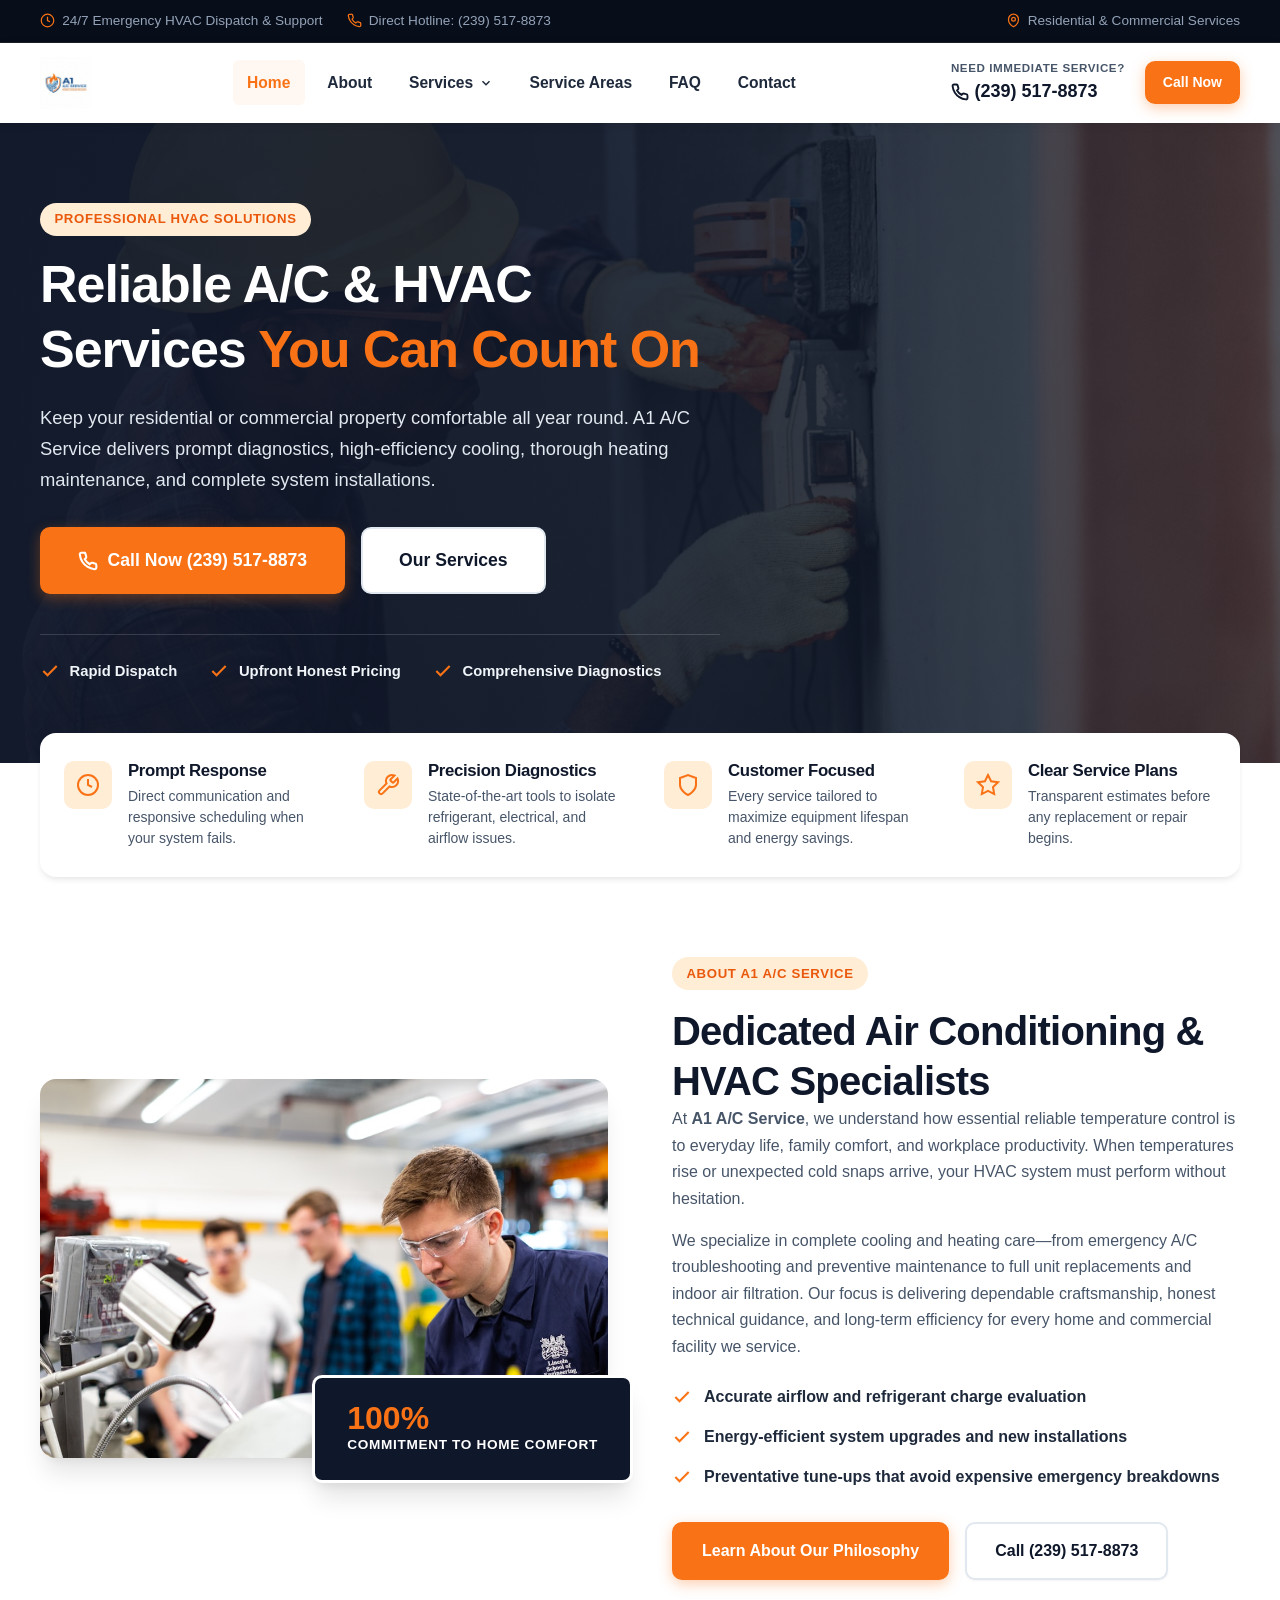
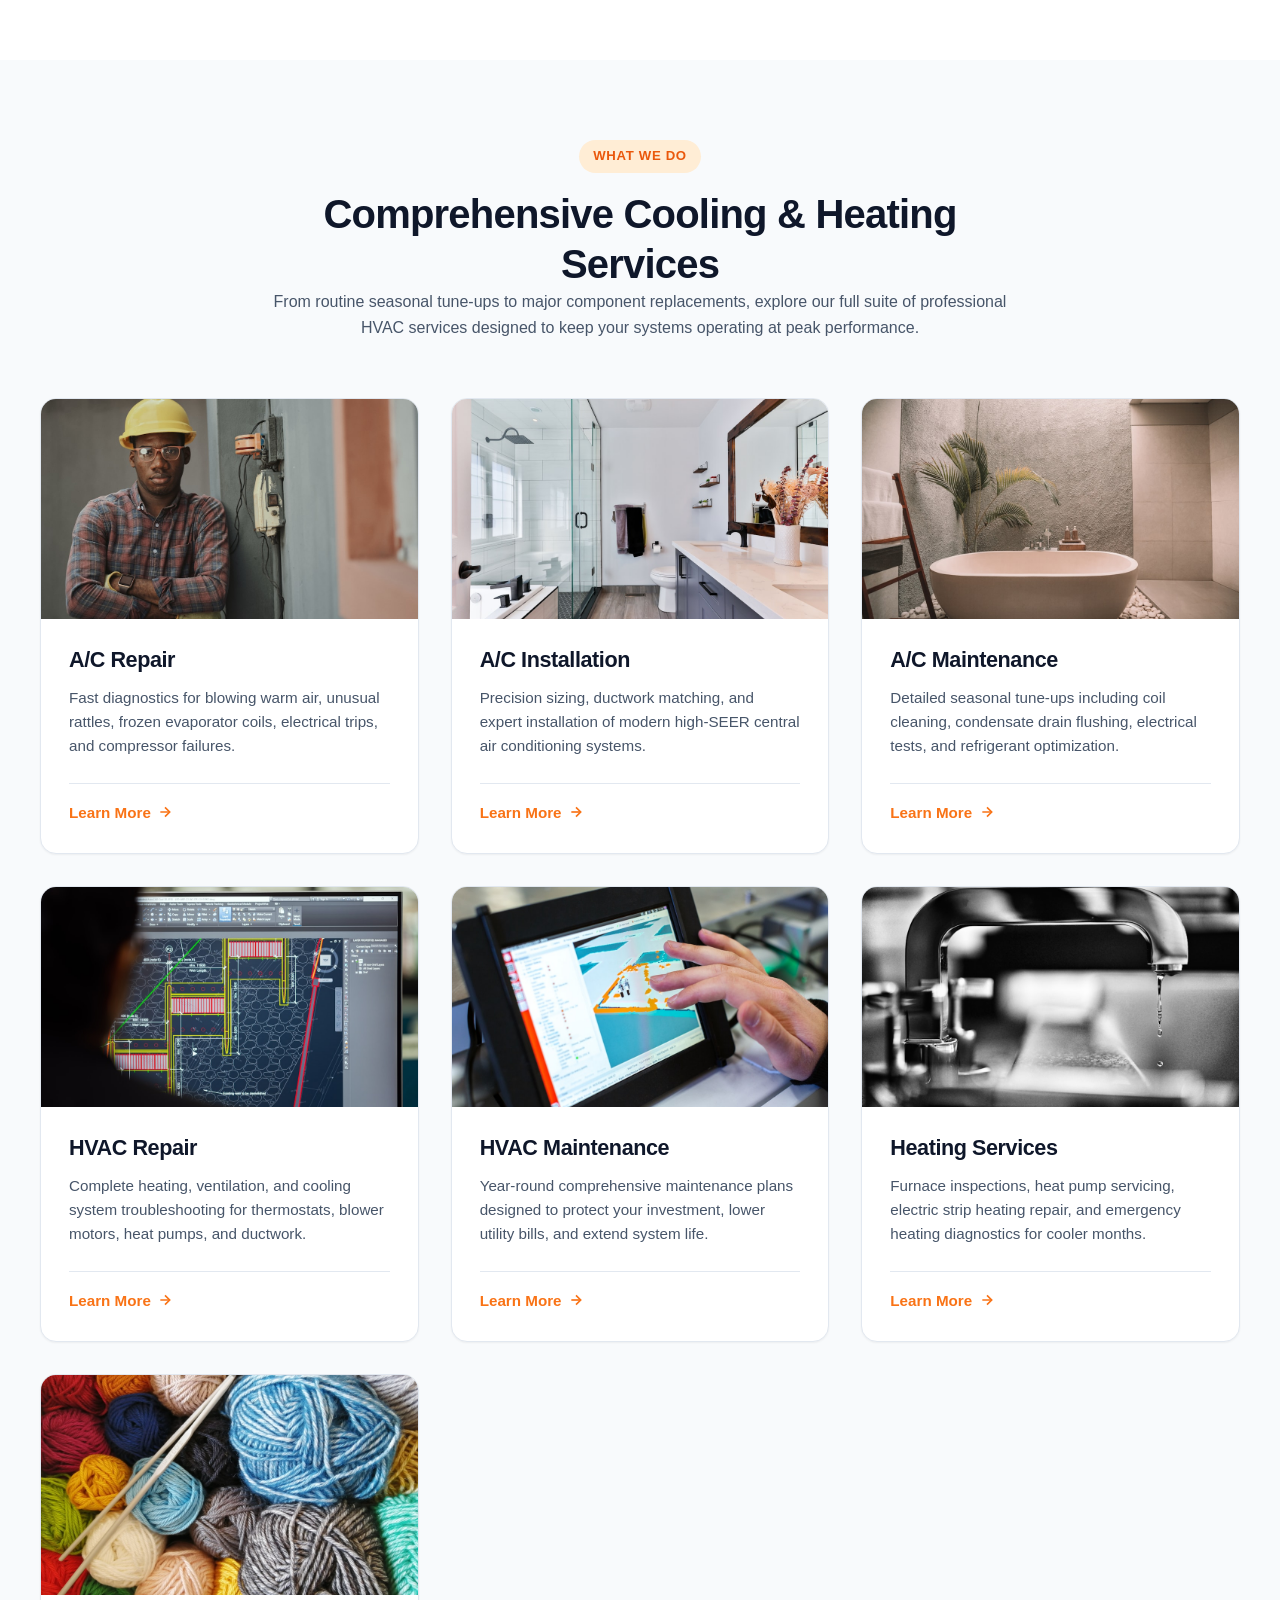
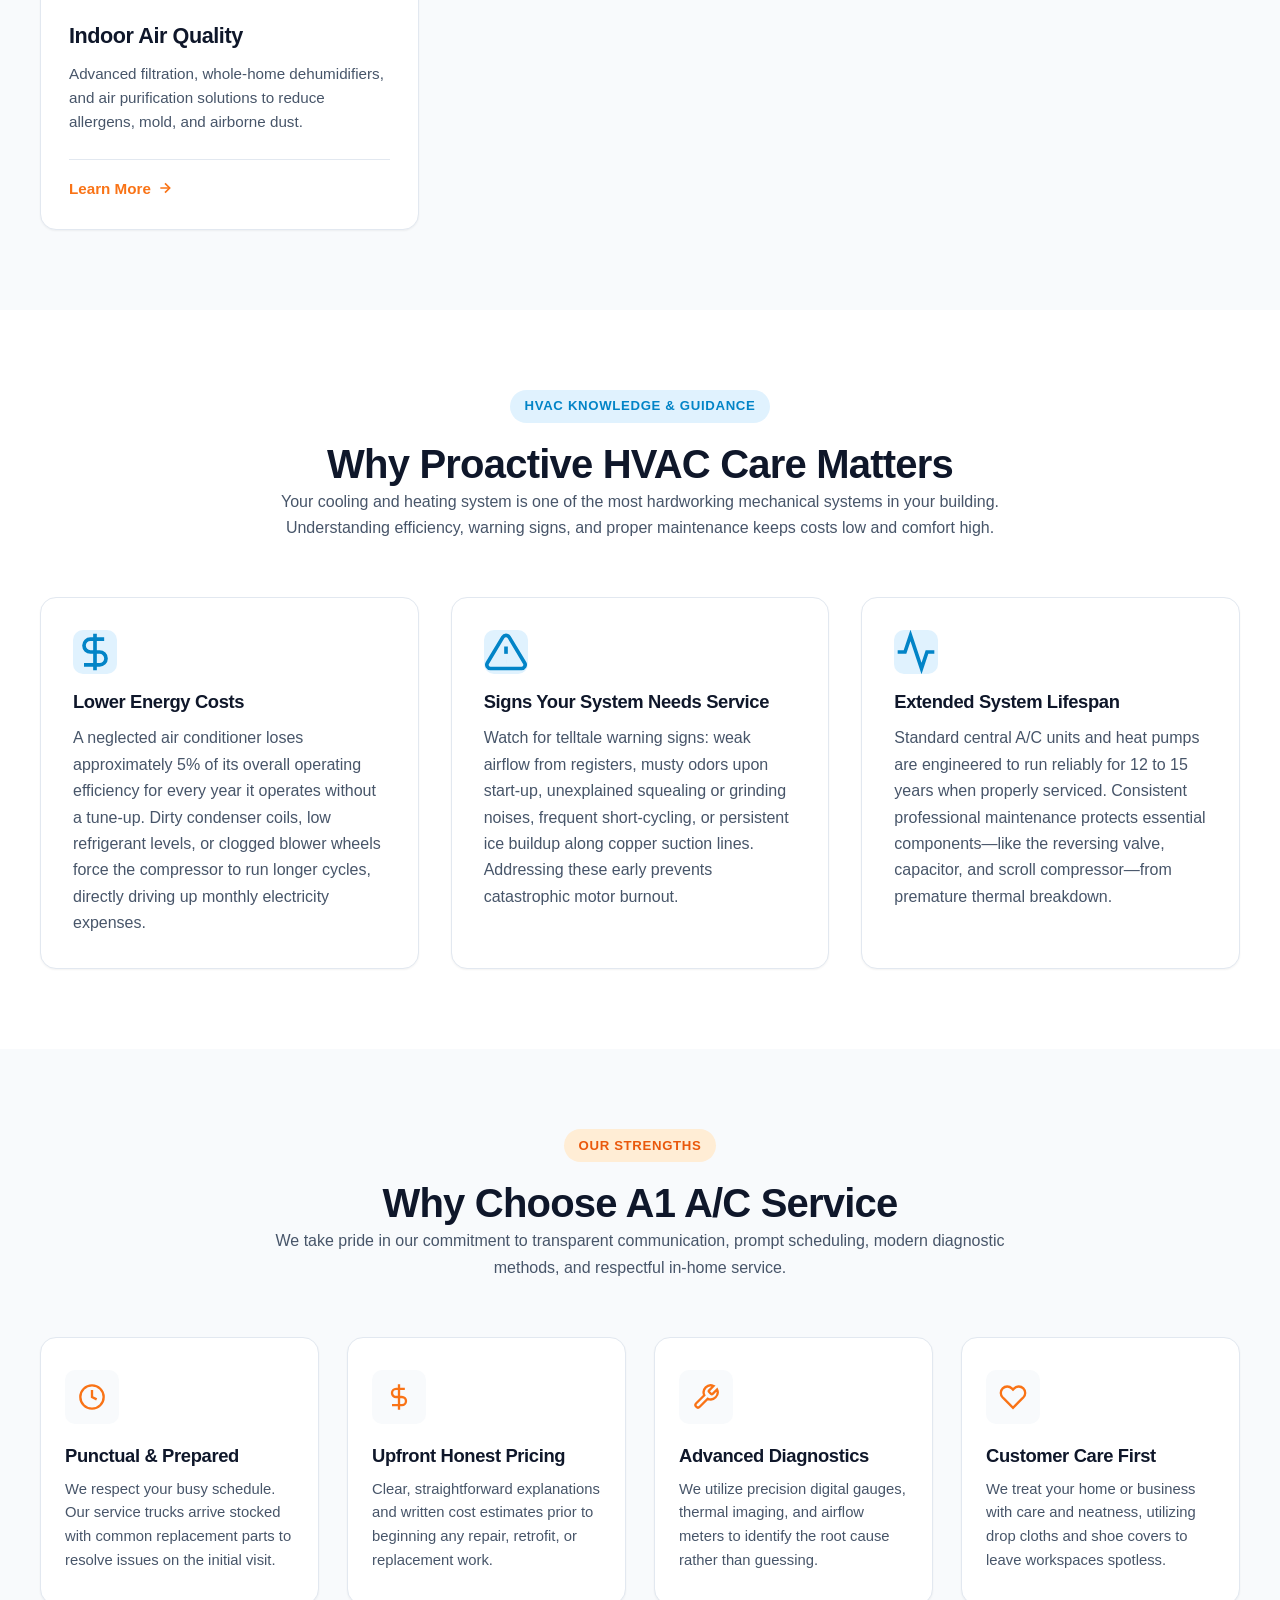
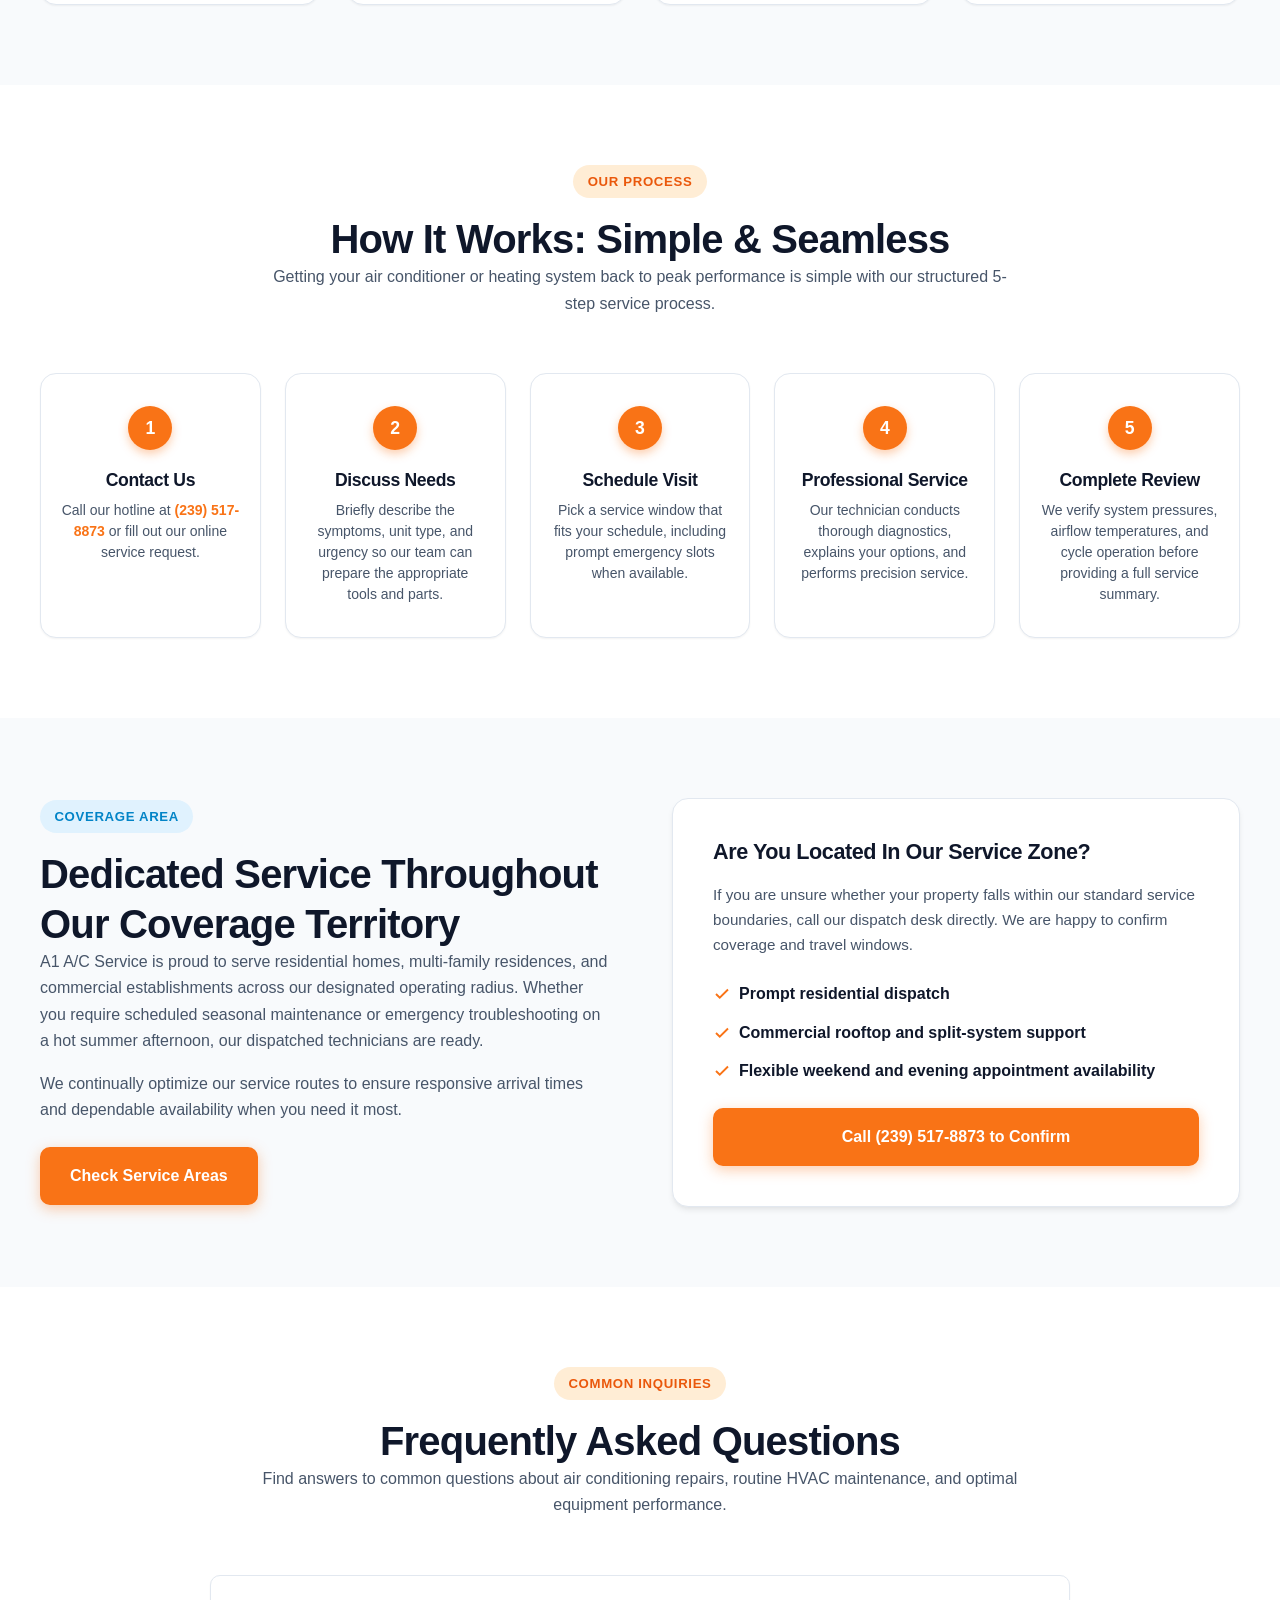
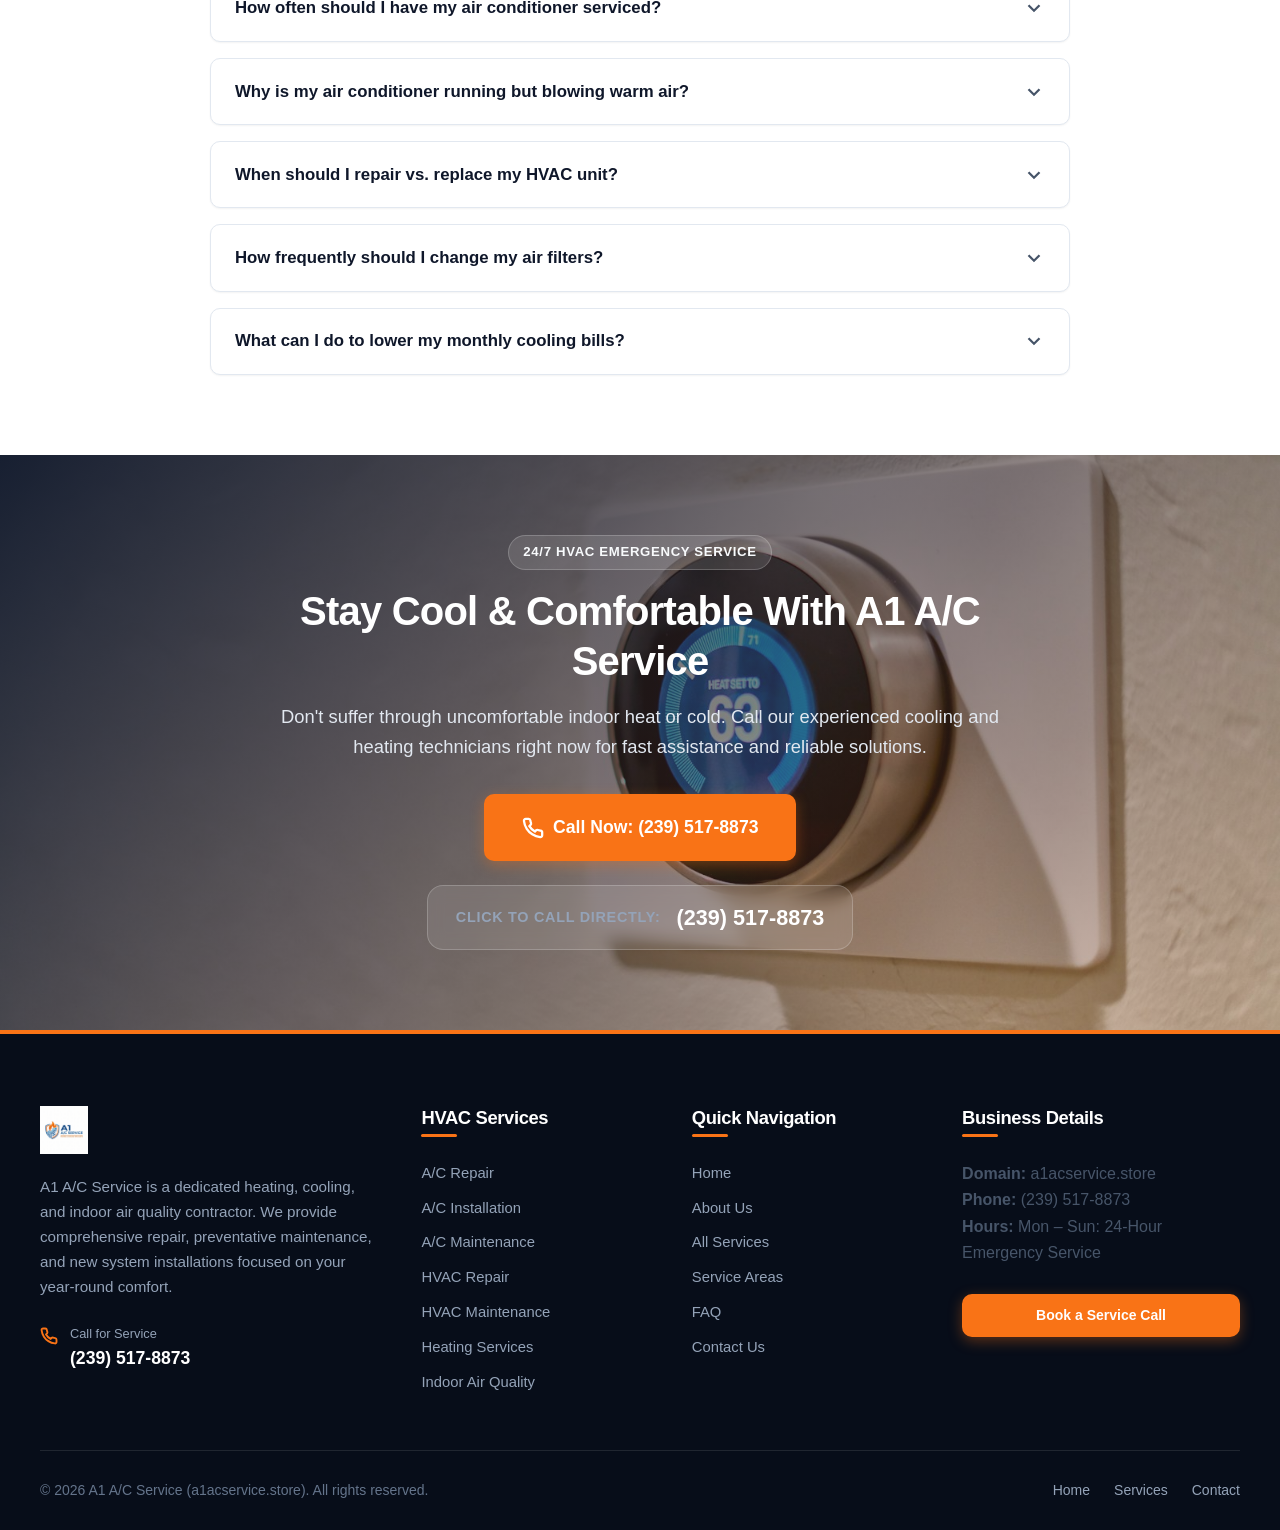
==== commit ed53930d: "Update displayed phone number format to (239) 517-8873" ====
--- a/index.html
+++ b/index.html
@@ -4,9 +4,9 @@
   <meta charset="UTF-8">
   <meta name="viewport" content="width=device-width, initial-scale=1.0">
   <title>A1 A/C Service | Reliable Air Conditioning & HVAC Services</title>
-  <meta name="description" content="A1 A/C Service provides professional air conditioning and HVAC repair, installation, maintenance, heating, and indoor air quality solutions. Call +12395178873 for fast service.">
+  <meta name="description" content="A1 A/C Service provides professional air conditioning and HVAC repair, installation, maintenance, heating, and indoor air quality solutions. Call (239) 517-8873 for fast service.">
   <meta property="og:title" content="A1 A/C Service | Reliable Air Conditioning & HVAC Services">
-  <meta property="og:description" content="Professional cooling, heating, and HVAC services. 24/7 emergency repair, preventative maintenance, and new installations. Call +12395178873.">
+  <meta property="og:description" content="Professional cooling, heating, and HVAC services. 24/7 emergency repair, preventative maintenance, and new installations. Call (239) 517-8873.">
   <meta property="og:type" content="website">
   <meta property="og:url" content="https://a1acservice.store/">
   <meta property="og:image" content="assets/images/home/hero.jpg">
@@ -21,7 +21,7 @@
     "@type": "HVACBusiness",
     "name": "A1 A/C Service",
     "image": "https://a1acservice.store/assets/images/home/hero.jpg",
-    "telephone": "+12395178873",
+    "telephone": "(239) 517-8873",
     "url": "https://a1acservice.store/",
     "priceRange": "$$",
     "openingHoursSpecification": [
@@ -48,7 +48,7 @@
         </div>
         <div class="top-bar-item">
           <svg viewBox="0 0 24 24" fill="none" stroke="currentColor" stroke-width="2"><path d="M22 16.92v3a2 2 0 0 1-2.18 2 19.79 19.79 0 0 1-8.63-3.07 19.5 19.5 0 0 1-6-6 19.79 19.79 0 0 1-3.07-8.67A2 2 0 0 1 4.11 2h3a2 2 0 0 1 2 1.72 12.84 12.84 0 0 0 .7 2.81 2 2 0 0 1-.45 2.11L8.09 9.91a16 16 0 0 0 6 6l1.27-1.27a2 2 0 0 1 2.11-.45 12.84 12.84 0 0 0 2.81.7A2 2 0 0 1 22 16.92z"></path></svg>
-          <a href="tel:+12395178873">Direct Hotline: +12395178873</a>
+          <a href="tel:(239) 517-8873">Direct Hotline: (239) 517-8873</a>
         </div>
       </div>
       <div class="top-bar-right">
@@ -119,12 +119,12 @@
       <div class="header-actions">
         <div class="phone-quick">
           <span class="phone-label">Need Immediate Service?</span>
-          <a href="tel:+12395178873" class="phone-number" id="header-phone-link">
+          <a href="tel:(239) 517-8873" class="phone-number" id="header-phone-link">
             <svg width="18" height="18" viewBox="0 0 24 24" fill="none" stroke="currentColor" stroke-width="2.5"><path d="M22 16.92v3a2 2 0 0 1-2.18 2 19.79 19.79 0 0 1-8.63-3.07 19.5 19.5 0 0 1-6-6 19.79 19.79 0 0 1-3.07-8.67A2 2 0 0 1 4.11 2h3a2 2 0 0 1 2 1.72 12.84 12.84 0 0 0 .7 2.81 2 2 0 0 1-.45 2.11L8.09 9.91a16 16 0 0 0 6 6l1.27-1.27a2 2 0 0 1 2.11-.45 12.84 12.84 0 0 0 2.81.7A2 2 0 0 1 22 16.92z"></path></svg>
-            +12395178873
+            (239) 517-8873
           </a>
         </div>
-        <a href="tel:+12395178873" class="btn btn-primary btn-sm" id="header-cta-btn">Call Now</a>
+        <a href="tel:(239) 517-8873" class="btn btn-primary btn-sm" id="header-cta-btn">Call Now</a>
         <button class="mobile-toggle" id="mobile-toggle-btn" aria-label="Open mobile navigation menu">
           <svg viewBox="0 0 24 24" fill="none" stroke="currentColor" stroke-width="2.5"><line x1="3" y1="12" x2="21" y2="12"></line><line x1="3" y1="6" x2="21" y2="6"></line><line x1="3" y1="18" x2="21" y2="18"></line></svg>
         </button>
@@ -159,9 +159,9 @@
       <a href="contact.html" class="mobile-nav-item">Contact</a>
     </div>
     <div class="mobile-nav-cta">
-      <a href="tel:+12395178873" class="btn btn-primary" style="width: 100%;">
+      <a href="tel:(239) 517-8873" class="btn btn-primary" style="width: 100%;">
         <svg width="18" height="18" viewBox="0 0 24 24" fill="none" stroke="currentColor" stroke-width="2"><path d="M22 16.92v3a2 2 0 0 1-2.18 2 19.79 19.79 0 0 1-8.63-3.07 19.5 19.5 0 0 1-6-6 19.79 19.79 0 0 1-3.07-8.67A2 2 0 0 1 4.11 2h3a2 2 0 0 1 2 1.72 12.84 12.84 0 0 0 .7 2.81 2 2 0 0 1-.45 2.11L8.09 9.91a16 16 0 0 0 6 6l1.27-1.27a2 2 0 0 1 2.11-.45 12.84 12.84 0 0 0 2.81.7A2 2 0 0 1 22 16.92z"></path></svg>
-        Call +12395178873
+        Call (239) 517-8873
       </a>
     </div>
   </aside>
@@ -179,9 +179,9 @@
           Keep your residential or commercial property comfortable all year round. A1 A/C Service delivers prompt diagnostics, high-efficiency cooling, thorough heating maintenance, and complete system installations.
         </p>
         <div class="hero-actions" id="hero-action-buttons">
-          <a href="tel:+12395178873" class="btn btn-primary btn-lg" id="hero-btn-call">
+          <a href="tel:(239) 517-8873" class="btn btn-primary btn-lg" id="hero-btn-call">
             <svg width="20" height="20" viewBox="0 0 24 24" fill="none" stroke="currentColor" stroke-width="2.5"><path d="M22 16.92v3a2 2 0 0 1-2.18 2 19.79 19.79 0 0 1-8.63-3.07 19.5 19.5 0 0 1-6-6 19.79 19.79 0 0 1-3.07-8.67A2 2 0 0 1 4.11 2h3a2 2 0 0 1 2 1.72 12.84 12.84 0 0 0 .7 2.81 2 2 0 0 1-.45 2.11L8.09 9.91a16 16 0 0 0 6 6l1.27-1.27a2 2 0 0 1 2.11-.45 12.84 12.84 0 0 0 2.81.7A2 2 0 0 1 22 16.92z"></path></svg>
-            Call Now +12395178873
+            Call Now (239) 517-8873
           </a>
           <a href="services.html" class="btn btn-secondary btn-lg" id="hero-btn-services">Our Services</a>
         </div>
@@ -283,7 +283,7 @@
           </div>
           <div style="display: flex; gap: 1rem; align-items: center; flex-wrap: wrap;">
             <a href="about.html" class="btn btn-primary">Learn About Our Philosophy</a>
-            <a href="tel:+12395178873" class="btn btn-secondary">Call +12395178873</a>
+            <a href="tel:(239) 517-8873" class="btn btn-secondary">Call (239) 517-8873</a>
           </div>
         </div>
       </div>
@@ -537,7 +537,7 @@
         <div class="process-card">
           <div class="step-badge">1</div>
           <h4>Contact Us</h4>
-          <p>Call our hotline at <a href="tel:+12395178873" style="color: var(--accent); font-weight: bold;">+12395178873</a> or fill out our online service request.</p>
+          <p>Call our hotline at <a href="tel:(239) 517-8873" style="color: var(--accent); font-weight: bold;">(239) 517-8873</a> or fill out our online service request.</p>
         </div>
 
         <div class="process-card">
@@ -603,7 +603,7 @@
               <span>Flexible weekend and evening appointment availability</span>
             </div>
           </div>
-          <a href="tel:+12395178873" class="btn btn-primary" style="width: 100%;">Call +12395178873 to Confirm</a>
+          <a href="tel:(239) 517-8873" class="btn btn-primary" style="width: 100%;">Call (239) 517-8873 to Confirm</a>
         </div>
       </div>
     </div>
@@ -640,7 +640,7 @@
           </button>
           <div class="faq-answer">
             <p>
-              Warm air typically points to one of several issues: a severely clogged air filter restricting air volume, low refrigerant due to a leak, a tripped outside condenser breaker, or a faulty run capacitor preventing the compressor from engaging. Turn the system to off and call +12395178873 to avoid burning out the motor.
+              Warm air typically points to one of several issues: a severely clogged air filter restricting air volume, low refrigerant due to a leak, a tripped outside condenser breaker, or a faulty run capacitor preventing the compressor from engaging. Turn the system to off and call (239) 517-8873 to avoid burning out the motor.
             </p>
           </div>
         </div>
@@ -695,14 +695,14 @@
       <h2>Stay Cool &amp; Comfortable With A1 A/C Service</h2>
       <p>Don't suffer through uncomfortable indoor heat or cold. Call our experienced cooling and heating technicians right now for fast assistance and reliable solutions.</p>
       <div>
-        <a href="tel:+12395178873" class="btn btn-primary btn-lg">
+        <a href="tel:(239) 517-8873" class="btn btn-primary btn-lg">
           <svg width="22" height="22" viewBox="0 0 24 24" fill="none" stroke="currentColor" stroke-width="2.5"><path d="M22 16.92v3a2 2 0 0 1-2.18 2 19.79 19.79 0 0 1-8.63-3.07 19.5 19.5 0 0 1-6-6 19.79 19.79 0 0 1-3.07-8.67A2 2 0 0 1 4.11 2h3a2 2 0 0 1 2 1.72 12.84 12.84 0 0 0 .7 2.81 2 2 0 0 1-.45 2.11L8.09 9.91a16 16 0 0 0 6 6l1.27-1.27a2 2 0 0 1 2.11-.45 12.84 12.84 0 0 0 2.81.7A2 2 0 0 1 22 16.92z"></path></svg>
-          Call Now: +12395178873
+          Call Now: (239) 517-8873
         </a>
       </div>
       <div class="cta-phone-card">
         <span>Click to Call Directly:</span>
-        <a href="tel:+12395178873">+12395178873</a>
+        <a href="tel:(239) 517-8873">(239) 517-8873</a>
       </div>
     </div>
   </section>
@@ -723,7 +723,7 @@
             <svg viewBox="0 0 24 24" fill="none" stroke="currentColor" stroke-width="2.5"><path d="M22 16.92v3a2 2 0 0 1-2.18 2 19.79 19.79 0 0 1-8.63-3.07 19.5 19.5 0 0 1-6-6 19.79 19.79 0 0 1-3.07-8.67A2 2 0 0 1 4.11 2h3a2 2 0 0 1 2 1.72 12.84 12.84 0 0 0 .7 2.81 2 2 0 0 1-.45 2.11L8.09 9.91a16 16 0 0 0 6 6l1.27-1.27a2 2 0 0 1 2.11-.45 12.84 12.84 0 0 0 2.81.7A2 2 0 0 1 22 16.92z"></path></svg>
             <div>
               <div style="font-size: 0.8rem; color: #94a3b8;">Call for Service</div>
-              <a href="tel:+12395178873">+12395178873</a>
+              <a href="tel:(239) 517-8873">(239) 517-8873</a>
             </div>
           </div>
         </div>
@@ -760,7 +760,7 @@
           <h4>Business Details</h4>
           <p style="margin-bottom: 0.75rem;">
             <strong>Domain:</strong> a1acservice.store<br>
-            <strong>Phone:</strong> +12395178873<br>
+            <strong>Phone:</strong> (239) 517-8873<br>
             <strong>Hours:</strong> Mon – Sun: 24-Hour Emergency Service
           </p>
           <a href="contact.html" class="btn btn-primary btn-sm" style="width: 100%; margin-top: 1rem;">Book a Service Call</a>
